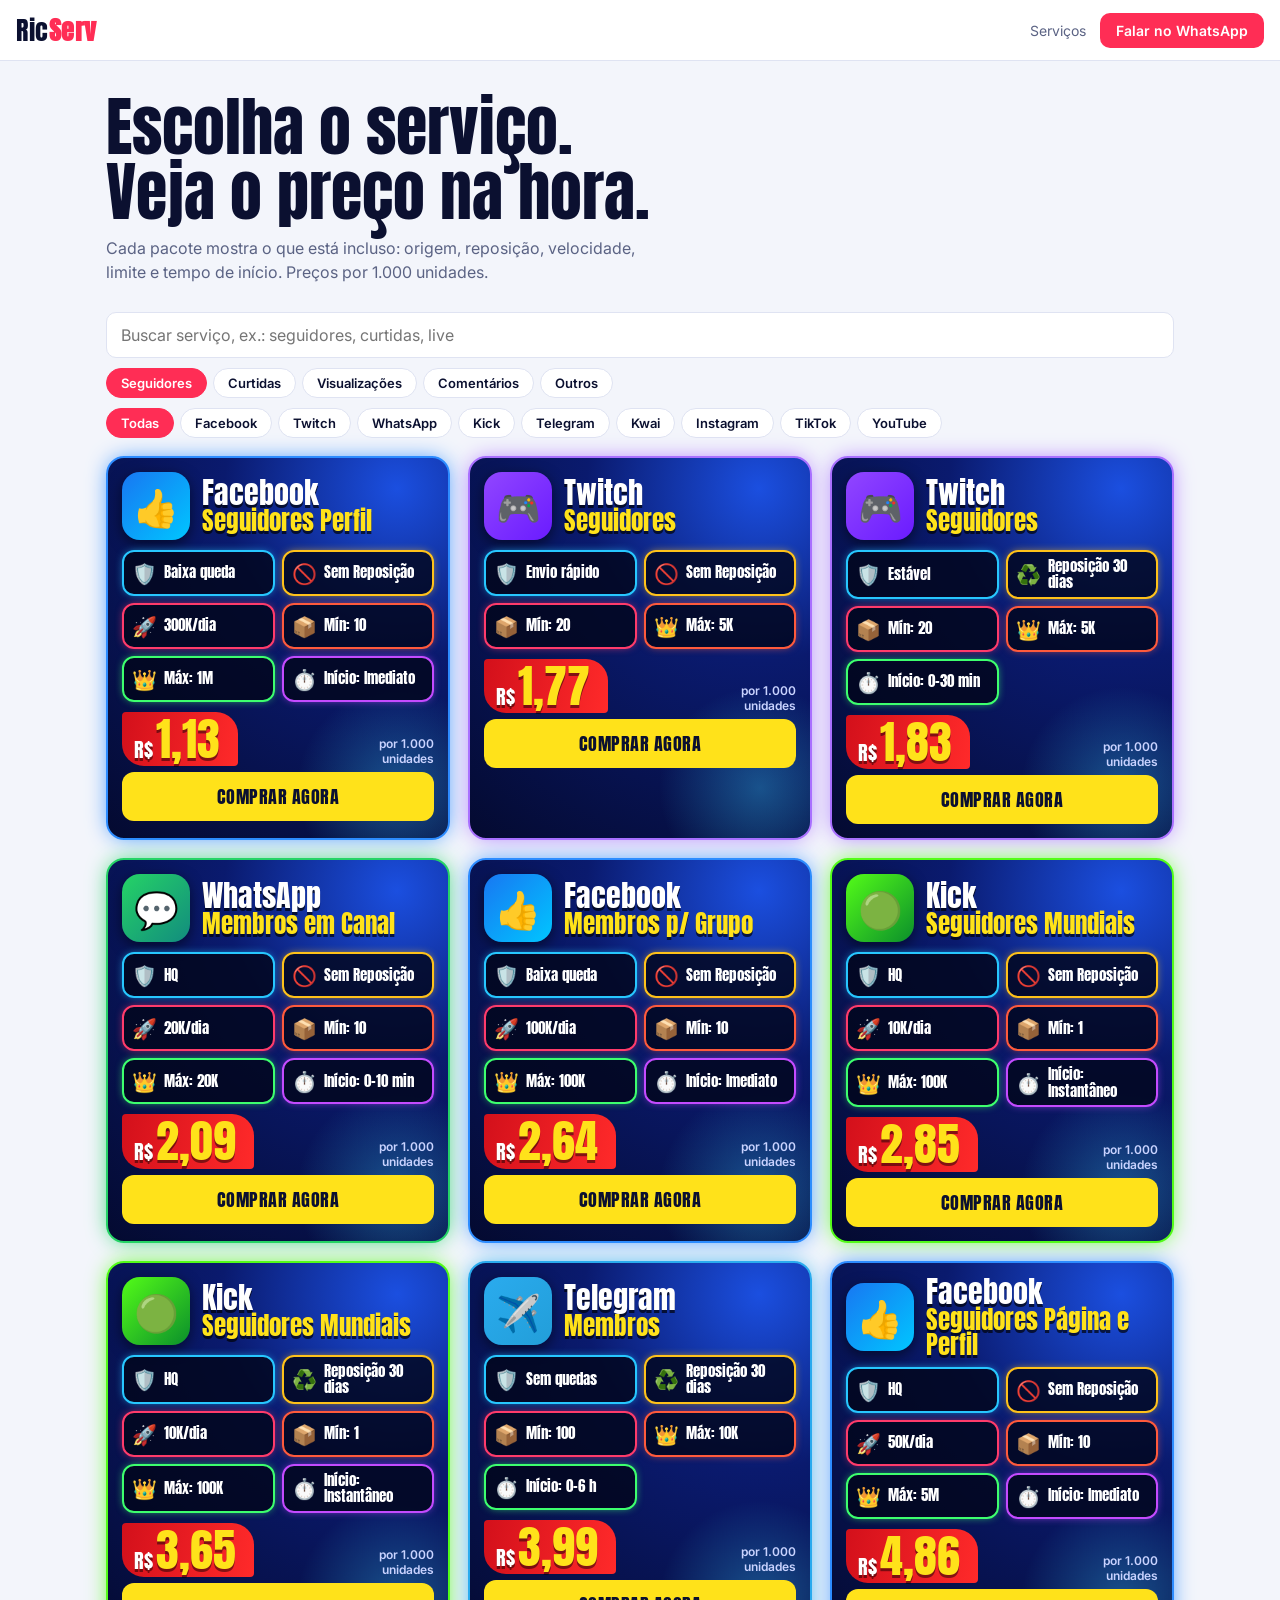
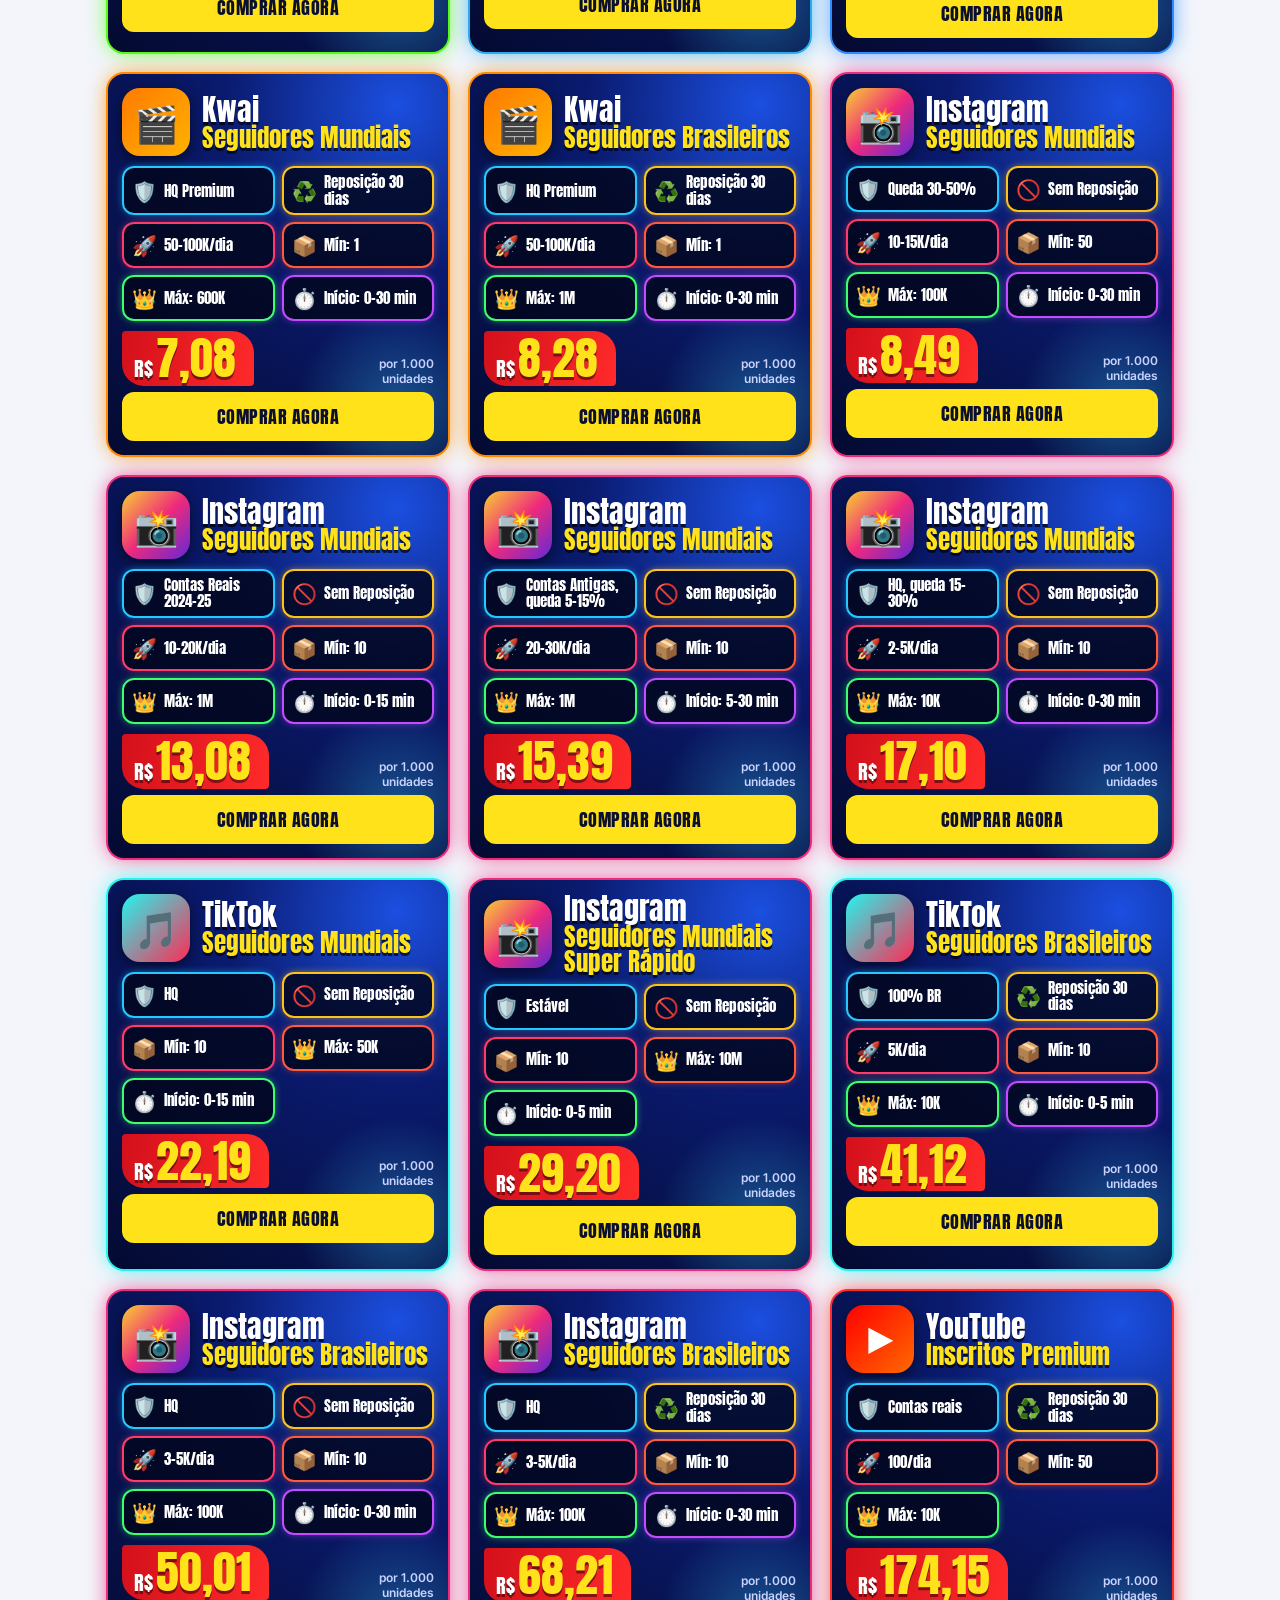
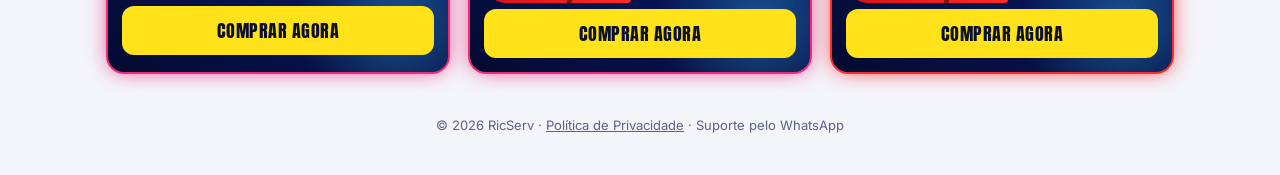
==== index.html @ 9d8feebc "Add files via upload" ====
<!DOCTYPE html>
<html lang="pt-BR">
<head>
<meta charset="utf-8">
<meta name="viewport" content="width=device-width, initial-scale=1, viewport-fit=cover">
<title>RicServ – Serviços de engajamento</title>
<link rel="stylesheet" href="https://fonts.googleapis.com/css2?family=Anton&family=Inter:wght@400;600&display=swap">
<style>
:root{--bg:#f3f5fb;--fg:#0b1030;--mut:#5b6384;--card:#fff;--line:#dfe3f2;--acc:#ff2d55;box-sizing:border-box;padding-top:env(safe-area-inset-top,0px);padding-bottom:env(safe-area-inset-bottom,0px)}
@media(prefers-color-scheme:dark){:root:not([data-theme="light"]){--bg:#050826;--fg:#eef1ff;--mut:#9aa3d6;--card:#0c1240;--line:#1c2670}}
:root[data-theme="dark"]{--bg:#050826;--fg:#eef1ff;--mut:#9aa3d6;--card:#0c1240;--line:#1c2670}
html{scroll-padding-top:env(safe-area-inset-top,0px)}
*{box-sizing:border-box}
body{margin:0;background:var(--bg);color:var(--fg);font:16px/1.5 Inter,system-ui,sans-serif}
header{position:sticky;top:env(safe-area-inset-top,0px);z-index:5;background:var(--card);border-bottom:1px solid var(--line);display:flex;align-items:center;gap:12px;padding:10px 16px;flex-wrap:wrap}
.logo{font:26px Anton,Impact,sans-serif;letter-spacing:.5px}.logo b{color:var(--acc)}
nav{display:flex;gap:14px;margin-left:auto;font-size:14px;align-items:center;flex-wrap:wrap}
nav a{color:var(--mut);text-decoration:none}
.btn{border:0;border-radius:10px;padding:9px 16px;font:600 14px Inter,sans-serif;cursor:pointer;background:var(--acc);color:#fff}
.btn.o{background:none;border:1px solid var(--line);color:var(--fg)}
.hero{padding:34px 16px 10px;max-width:1100px;margin:auto}
.hero h1{font:clamp(34px,7vw,64px)/1.02 Anton,Impact,sans-serif;margin:0 0 10px}
.hero p{color:var(--mut);max-width:560px;margin:0}
.bar{max-width:1100px;margin:18px auto 0;padding:0 16px;display:flex;gap:8px;flex-wrap:wrap}
.bar input{flex:1 1 220px;padding:10px 14px;border-radius:10px;border:1px solid var(--line);background:var(--card);color:var(--fg);font:inherit}
.tabs{max-width:1100px;margin:10px auto 0;padding:0 16px;display:flex;gap:6px;overflow-x:auto}
.tabs button{white-space:nowrap;border:1px solid var(--line);background:var(--card);color:var(--fg);border-radius:20px;padding:6px 14px;cursor:pointer;font:600 13px Inter,sans-serif}
.tabs button.on{background:var(--acc);border-color:var(--acc);color:#fff}
.grid{max-width:1100px;margin:18px auto;padding:0 16px;display:grid;grid-template-columns:repeat(auto-fill,minmax(300px,1fr));gap:18px}
.bn{position:relative;border-radius:18px;padding:14px;color:#fff;background:radial-gradient(circle at 85% 8%,#1b4fe0 0,#0a1a6e 38%,#040a30 100%);border:2px solid var(--g1);box-shadow:0 0 22px -4px var(--g1);overflow:hidden;font-family:Anton,Impact,sans-serif;display:flex;flex-direction:column;gap:10px}
.bn:after{content:"";position:absolute;right:-60px;bottom:-60px;width:220px;height:220px;border-radius:50%;background:radial-gradient(circle,#3bd0ff55,transparent 65%)}
.top{display:flex;align-items:center;gap:12px}
.ico{flex:none;width:68px;height:68px;border-radius:18px;display:grid;place-items:center;font-size:36px;background:linear-gradient(135deg,var(--gr));box-shadow:0 4px 14px #0008}
.tt{font-size:30px;line-height:1;text-shadow:0 3px 0 #000a}
.tt span{display:block;font-size:25px;color:#ffe21a}
.ch{display:grid;grid-template-columns:1fr 1fr;gap:7px;z-index:1}
.c{display:flex;align-items:center;gap:7px;border:2px solid var(--k);border-radius:12px;padding:6px 8px;background:#02061acc;font-size:15px;line-height:1.1;min-height:46px;box-shadow:0 0 10px -3px var(--k)}
.c i{font-style:normal;font-size:20px}
.price{z-index:1;display:flex;align-items:flex-end;justify-content:space-between;gap:8px}
.pr{background:linear-gradient(100deg,#d3101b,#ff2a2a);padding:2px 18px 2px 12px;border-radius:4px 22px 4px 22px;font-size:46px;line-height:1.1;color:#ffe21a;text-shadow:0 3px 0 #0007}
.pr small{font-size:20px;color:#fff;margin-right:3px}
.unit{font:600 12px Inter,sans-serif;color:#c9d3ff;text-align:right}
.buy{margin:-4px 0 0;z-index:1;border:0;border-radius:12px;padding:11px;font:18px Anton,Impact,sans-serif;letter-spacing:.5px;background:#ffe21a;color:#0b1030;cursor:pointer}
dialog{border:1px solid var(--line);border-radius:16px;background:var(--card);color:var(--fg);width:min(420px,92vw);padding:20px}
dialog::backdrop{background:#000a}
dialog label{display:block;font-size:13px;color:var(--mut);margin:12px 0 4px}
dialog input{width:100%;padding:10px 12px;border-radius:10px;border:1px solid var(--line);background:var(--bg);color:var(--fg);font:inherit}
.tot{font:30px Anton,Impact,sans-serif;margin:14px 0 4px}
footer{text-align:center;color:var(--mut);font-size:13px;padding:24px 16px 40px}
.empty{grid-column:1/-1;text-align:center;color:var(--mut);padding:40px 0}
button:focus-visible,input:focus-visible,a:focus-visible{outline:3px solid #3bd0ff;outline-offset:2px}
</style>
</head>
<body>
<header>
<div class="logo">Ric<b>Serv</b></div>
<nav><a href="#servicos">Serviços</a><a class="btn" href="https://wa.me/5511937413799" style="text-decoration:none;color:#fff">Falar no WhatsApp</a></nav>
</header>
<section class="hero">
<h1>Escolha o serviço.<br>Veja o preço na hora.</h1>
<p>Cada pacote mostra o que está incluso: origem, reposição, velocidade, limite e tempo de início. Preços por 1.000 unidades.</p>
</section>
<div class="bar"><input id="q" type="search" placeholder="Buscar serviço, ex.: seguidores, curtidas, live" aria-label="Buscar serviço"></div>
<div class="tabs" id="cats" role="tablist"></div>
<div class="tabs" id="tabs"></div>
<main class="grid" id="servicos"></main>
<dialog id="dlg">
<h3 id="dt" style="margin:0;font:24px Anton,Impact,sans-serif"></h3>
<label for="lk">Link do perfil ou da publicação</label><input id="lk" placeholder="https://">
<label for="qt">Quantidade</label><input id="qt" type="number" value="1000" step="10">
<div class="tot" id="tot"></div>
<div style="font-size:12px;color:var(--mut)" id="rg"></div>
<div style="display:flex;gap:8px;margin-top:14px"><button class="btn" id="go" style="flex:1">Fazer pedido</button><button class="btn o" id="cl">Fechar</button></div>
<p id="ok" style="color:#17a34a;font-size:13px;margin:10px 0 0"></p>
</dialog>
<footer>© 2026 RicServ · <a href="privacidade.html" style="color:inherit">Política de Privacidade</a> · Suporte pelo WhatsApp</footer>
<script>
const P={g:["Google","🔎","#4285f4,#34a853","#4285f4"],ig:["Instagram","📸","#f9ce34,#ee2a7b,#6228d7","#ee2a7b"],tt:["TikTok","🎵","#25f4ee,#fe2c55","#25f4ee"],yt:["YouTube","▶️","#ff0000,#ff6a00","#ff2a2a"],kw:["Kwai","🎬","#ff7a00,#ffb300","#ff8a00"],fb:["Facebook","👍","#1877f2,#00c6ff","#2d8cff"],tg:["Telegram","✈️","#2aabee,#229ed9","#2aabee"],wa:["WhatsApp","💬","#25d366,#128c7e","#25d366"],tw:["Twitch","🎮","#9146ff,#6a1bff","#a970ff"],ki:["Kick","🟢","#53fc18,#0b8f2b","#53fc18"],sp:["Spotify","🎧","#1db954,#0a7a35","#1ed760"],x:["X","✖️","#888,#ddd","#cfd4ff"],sh:["Shopee","🛍️","#ee4d2d,#ff9a3c","#ff6a3c"]};
// plataforma, produto, origem, qualidade, reposição, velocidade, máximo, início, preço por 1.000
const RP={SR:"Sem Reposição",R30:"Reposição 30 dias",R365:"Reposição 365 dias",V:"Reposição vitalícia",D15:"Duração 15 min"};
const D=[];
`ig|Visualizações Reels|Sem Quedas|SR|300-500K/dia|100|217M|0-15 min|0.0046
ig|Visualizações Reel Rápido|HQ|SR|200-500K/dia|100|2B|0-30 min|0.009
x|Visualizações de Vídeo|Envio rápido|SR|50-100K/hora|100|100M|1 min|0.022
tt|Salvamentos|Sem Quedas|SR|300K/dia|100|2B|0-5 min|0.036
ig|Visualizações Emergencial|HQ|SR|100-200K/dia|100|2B|0-30 min|0.04
wa|Reações em Canal|Mix de emojis|SR|1-20K/dia|10|20K|0-10 min|0.139
fb|Visualizações Vídeo e Reels|HQ|R30|8-20K/dia|500|100M||0.23
tt|Curtidas em Live|Instantâneo|SR|500K/dia|50|2B|Instantâneo|0.24
tg|Visualizações Últimos 5 Posts||SR||10|10M||0.26
ig|Visualizações + Alcance|Sem Quedas|SR|300-500K/dia|10|5M|0-15 min|0.29
ig|Visitas ao Perfil||SR|5M/dia|10|1M|0-10 min|0.308
tt|Visualizações|HQ|R30|100M/dia|100|2B|Imediato|0.32
ig|Visualizações do Story||SR|20-40K/dia|100|20K|0-10 min|0.49
ig|Curtidas Perfis com Foto|Sem Queda|SR|500K/dia|10|1M|0-10 min|0.53
ig|Curtidas Mundiais|Contas Antigas|SR|50K/dia|10|5M|Imediato|0.566
fb|Reações Mundiais|7 emojis|SR|100K/dia|10|10M|Imediato|0.61
ig|Curtidas Mundiais|Sem Quedas|R365|40-50K/dia|20|100K|0-15 min|0.74
yt|Live Espectadores (15 min)|Instantâneo|D15|Instantâneo|10|600K|5-10 min|0.74
ig|Salvamentos|Entrega 100%|SR||10|1M|0-30 min|0.745
fb|Seguidores Perfil|Baixa queda|SR|300K/dia|10|1M|Imediato|0.75
ig|Curtidas Mundiais HQ|Queda 1-2%|R30|50-100K/dia|100|1M|5-15 min|0.76
ig|Compartilhamentos|Melhor custo|SR||10|100M|0-1 h|0.79
ig|Curtidas Mundiais HQ|Estável|SR|50-100K/dia|10|5M|0-30 min|0.943
tw|Seguidores|Envio rápido|SR||20|5K||1.179
tw|Seguidores|Estável|R30||20|5K|0-30 min|1.223
wa|Membros em Canal|HQ|SR|20K/dia|10|20K|0-10 min|1.39
ig|Compartilhamentos Reels/Post|Rápido|SR|15-20K/dia|100|5M|10-30 min|1.47
fb|Compartilhamentos|Post, foto, vídeo|V|100K/dia|100|217M|Imediato|1.49
yt|Visualizações Econômico|Início rápido|SR|50-100K/dia|100|1M|Rápido|1.69
fb|Membros p/ Grupo|Baixa queda|SR|100K/dia|10|100K|Imediato|1.76
ki|Seguidores Mundiais|HQ|SR|10K/dia|1|100K|Instantâneo|1.90
ig|Repostagens|Rápido|SR|100-200K/dia|1|10M|0-5 min|2.00
tt|Live Espectadores (15 min)|Novo|D15|Gradual|100|50K|0-5 min|2.21
ki|Seguidores Mundiais|HQ|R30|10K/dia|1|100K|Instantâneo|2.43
kw|Visualizações Brasileiras|HQ|SR||100|100M|6-24 h|2.52
tg|Membros|Sem quedas|R30||100|10K|0-6 h|2.659
ig|Comentários Mundiais|Contas Reais|SR|50-100K/dia|10|1M|0-10 min|2.80
fb|Seguidores Página e Perfil|HQ|SR|50K/dia|10|5M|Imediato|3.237
yt|Live 100% Concorrente (15 min)|Início instantâneo|D15|Instantâneo|100|1M|Imediato|3.27
tt|Curtidas Mundiais|Boa qualidade|R30||10|1M|0-30 min|3.353
sp|Plays Mundiais|Garantia vitalícia|V|500-3,5K/dia|500|2B|Instantâneo|3.37
fb|Live Espectadores (15 min)|Início instantâneo|D15|Instantâneo|20|50K|Imediato|3.53
tt|Repost|HQ|SR|5K/dia|50|1M|0-5 min|4.14
yt|Visualizações ADS|Anúncios nativos|V||100|1B||4.71
kw|Seguidores Mundiais|HQ Premium|R30|50-100K/dia|1|600K|0-30 min|4.722
kw|Seguidores Brasileiros|HQ Premium|R30|50-100K/dia|1|1M|0-30 min|5.52
ig|Seguidores Mundiais|Queda 30-50%|SR|10-15K/dia|50|100K|0-30 min|5.66
ig|Curtidas Brasileiras|Sem Quedas|SR|5-10K/dia|20|7K|0-15 min|5.93
kw|Live Espectadores (15 min)|R30|D15|Rápido|50|10K|0-15 min|8.242
tt|Curtidas Brasileiras|100% BR|SR|200-300/dia|10|10M|0-60 min|8.36
ig|Seguidores Mundiais|Contas Reais 2024-25|SR|10-20K/dia|10|1M|0-15 min|8.72
ig|Curtidas Orgânicas BR|Contas Reais|R30||10|6K|0-10 min|9.721
sh|Live Espectadores (15 min)|Sem Quedas|D15|Instantâneo|10|100K|0-5 min|10.06
ig|Seguidores Mundiais|Contas Antigas, queda 5-15%|SR|20-30K/dia|10|1M|5-30 min|10.26
ig|Seguidores Mundiais|HQ, queda 15-30%|SR|2-5K/dia|10|10K|0-30 min|11.40
tt|Seguidores Mundiais|HQ|SR||10|50K|0-15 min|14.79
ig|Seguidores Mundiais Super Rápido|Estável|SR||10|10M|0-5 min|19.467
tt|Seguidores Brasileiros|100% BR|R30|5K/dia|10|10K|0-5 min|27.41
ig|Seguidores Brasileiros|HQ|SR|3-5K/dia|10|100K|0-30 min|33.34
ig|Seguidores Brasileiros|HQ|R30|3-5K/dia|10|100K|0-30 min|45.47
ig|Comentários Brasileiros|Personalizados|SR||1|50K|0-1 h|110.50
yt|Inscritos Premium|Contas reais|R30|100/dia|50|10K||116.10`.split("\n").forEach(l=>{const f=l.split("|");D.push([f[0],f[1],f[2]||"",RP[f[3]]||f[3]||"",f[4]||"",f[5]||"",f[6]||"",f[7]||"",+f[8]])});
D.sort((a,b)=>a[8]-b[8]); // do menor para o maior preço
const K=["#27c7ff","#ffc21a","#ff3b6b","#ff5a3c","#3dff6e","#c44bff"];
const MULT=1.5; // multiplicador de preço: altere aqui (2 = dobro do valor base)
const WA="5511937413799"; // seu WhatsApp com DDI+DDD, ex.: "5511999999999"
const MIN=1; // preço mínimo por 1.000 (R$)
D.forEach(d=>d[8]=Math.max(MIN,Math.round(d[8]*MULT*100)/100));
const brl=n=>n.toLocaleString("pt-BR",{minimumFractionDigits:2,maximumFractionDigits:2});
function card(d,i){
 const p=P[d[0]],no=d[3].startsWith("Sem");
 const ch=[["🛡️",d[2]],[no?"🚫":d[3].startsWith("Dur")?"⏳":"♻️",d[3]],["🚀",d[4]],["📦",d[5]&&"Mín: "+d[5]],["👑",d[6]&&"Máx: "+d[6]],["⏱️",d[7]&&"Início: "+d[7]]].filter(c=>c[1]);
 return `<article class="bn" style="--g1:${p[3]};--gr:${p[2]}"><div class="top"><div class="ico">${p[1]}</div><div class="tt">${p[0]}<span>${d[1]}</span></div></div>
 <div class="ch">${ch.map((c,j)=>`<div class="c" style="--k:${K[j%6]}"><i>${c[0]}</i>${c[1]}</div>`).join("")}</div>
 <div class="price"><div class="pr"><small>R$</small>${brl(d[8])}</div><div class="unit">por 1.000<br>unidades</div></div>
 <button class="buy" data-i="${i}">COMPRAR AGORA</button></article>`;
}
let f="all",ct="Seguidores";
const CT=["Seguidores","Curtidas","Visualizações","Comentários","Outros"];
const cat=d=>/seguidor|membro|inscrito/i.test(d[1])?CT[0]:/curtida|reaç/i.test(d[1])?CT[1]:/coment/i.test(d[1])?CT[3]:/visualiza|live|plays|espectad/i.test(d[1])?CT[2]:CT[4];
const cats=document.getElementById("cats"),tabs=document.getElementById("tabs");
function ui(){
 cats.innerHTML=CT.map(c=>`<button class="${c==ct?"on":""}" data-c="${c}">${c}</button>`).join("");
 const ps=[...new Set(D.filter(d=>cat(d)==ct).map(d=>d[0]))];
 tabs.innerHTML=`<button class="${f=="all"?"on":""}" data-f="all">Todas</button>`+ps.map(k=>`<button class="${f==k?"on":""}" data-f="${k}">${P[k][0]}</button>`).join("");
}
function render(){
 const q=document.getElementById("q").value.toLowerCase();
 const l=D.map((d,i)=>[d,i]).filter(([d])=>(q||cat(d)==ct)&&(q||f=="all"||d[0]==f)&&(P[d[0]][0]+" "+d.join(" ")).toLowerCase().includes(q));
 document.getElementById("servicos").innerHTML=l.length?l.map(([d,i])=>card(d,i)).join(""):'<div class="empty">Nenhum serviço encontrado. Tente outro termo.</div>';
}
cats.onclick=e=>{const b=e.target.closest("button");if(!b)return;ct=b.dataset.c;f="all";ui();render()};
tabs.onclick=e=>{const b=e.target.closest("button");if(!b)return;f=b.dataset.f;ui();render()};
document.getElementById("q").oninput=render;
ui();
const dlg=document.getElementById("dlg"),qt=document.getElementById("qt");let cur=null;
function tot(){document.getElementById("tot").textContent="Total: R$ "+brl(cur[8]*(+qt.value||0)/1000)}
document.getElementById("servicos").onclick=e=>{const b=e.target.closest(".buy");if(!b)return;cur=D[b.dataset.i];
 document.getElementById("dt").textContent=P[cur[0]][0]+" · "+cur[1];
 document.getElementById("rg").textContent=[cur[3],cur[4],"mínimo "+cur[5],"máximo "+cur[6]].filter(x=>x).join(" · ");
 document.getElementById("ok").textContent="";tot();dlg.showModal()};
qt.oninput=tot;
document.getElementById("cl").onclick=()=>dlg.close();
document.getElementById("go").onclick=()=>{const m=`Olá! Quero ${P[cur[0]][0]} ${cur[1]} (${cur[2]}), qtd ${qt.value}, link: ${document.getElementById("lk").value}. Total R$ ${brl(cur[8]*(+qt.value||0)/1000)}`;
 if(WA){location.href="https://wa.me/"+WA+"?text="+encodeURIComponent(m)}else{document.getElementById("ok").textContent="Defina o número em WA no código para receber pedidos."}};
render();
</script>
</body>
</html>
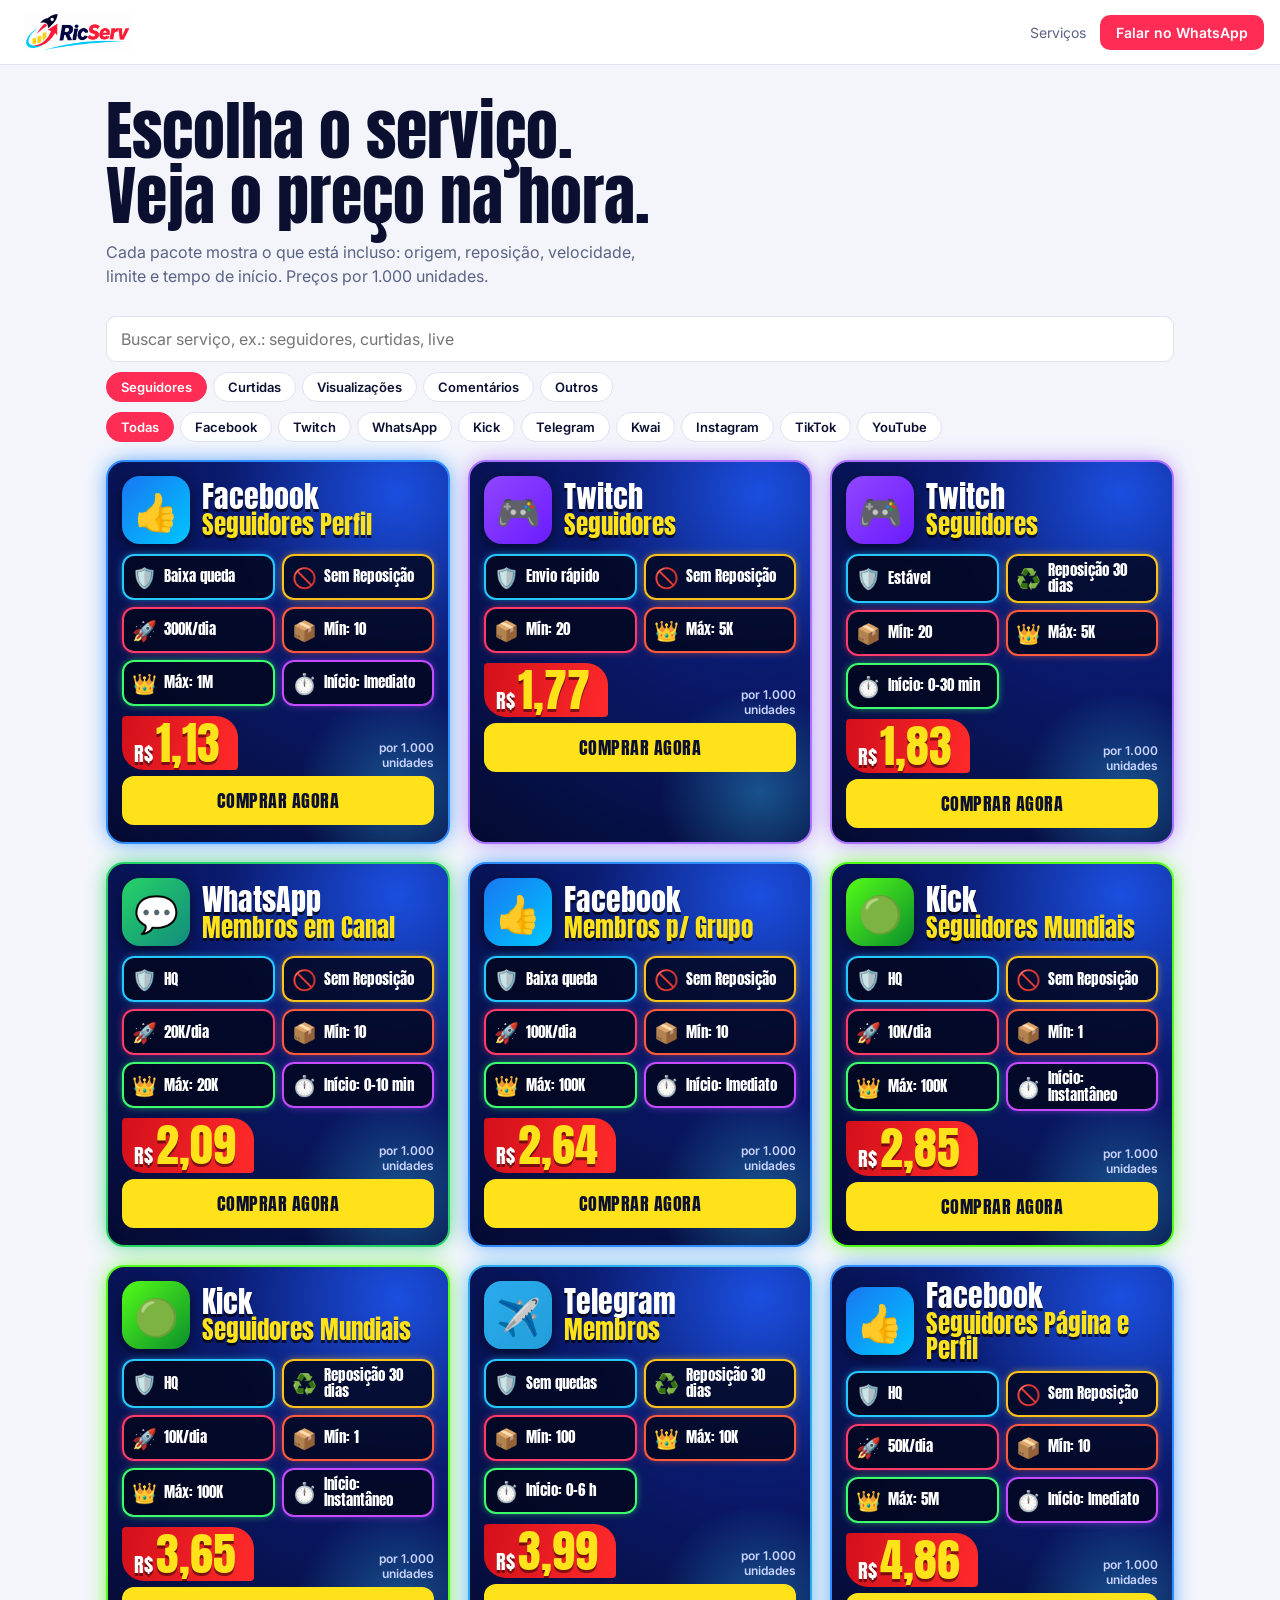
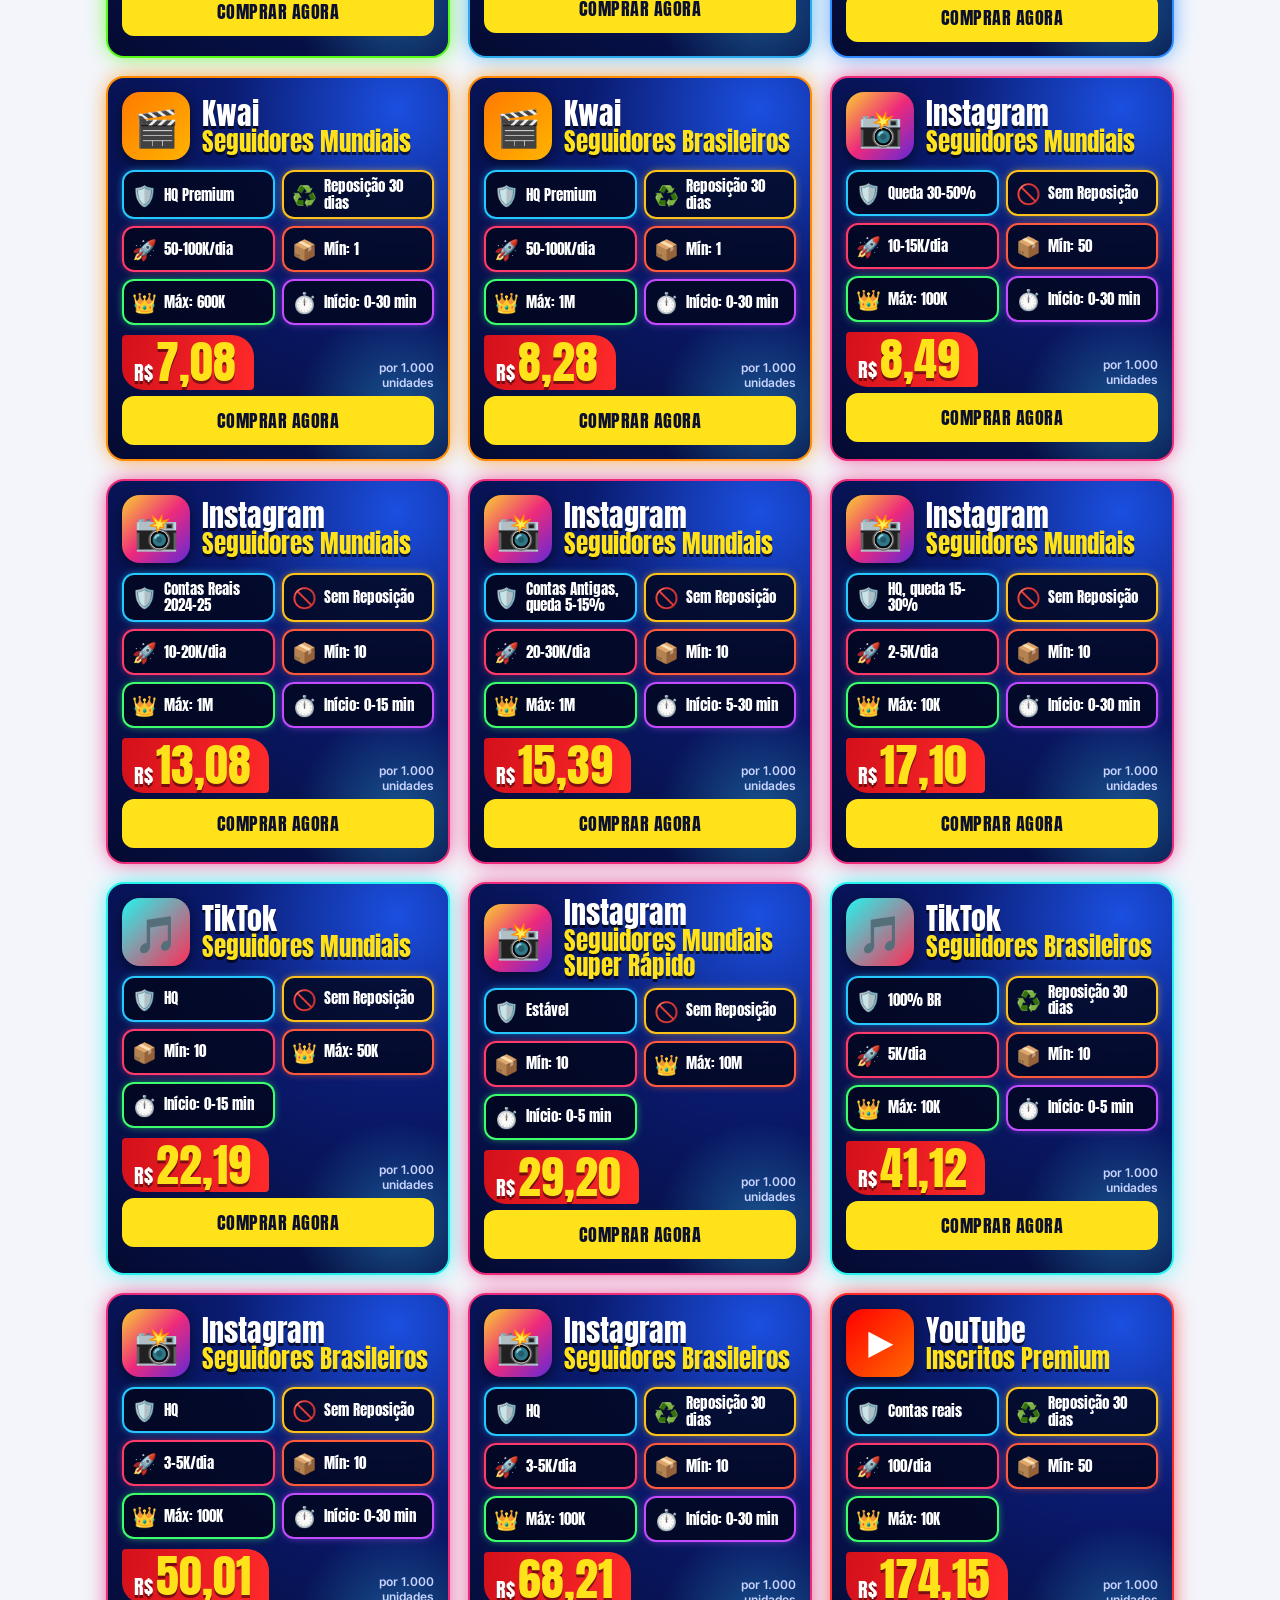
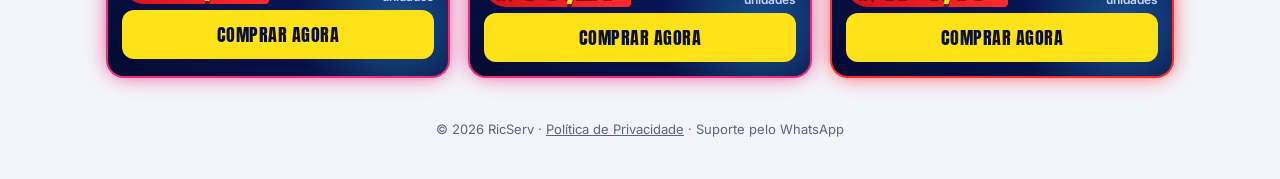
==== commit 6cecaf51: "Add files via upload" ====
--- a/index.html
+++ b/index.html
@@ -13,7 +13,7 @@
 *{box-sizing:border-box}
 body{margin:0;background:var(--bg);color:var(--fg);font:16px/1.5 Inter,system-ui,sans-serif}
 header{position:sticky;top:env(safe-area-inset-top,0px);z-index:5;background:var(--card);border-bottom:1px solid var(--line);display:flex;align-items:center;gap:12px;padding:10px 16px;flex-wrap:wrap}
-.logo{font:26px Anton,Impact,sans-serif;letter-spacing:.5px}.logo b{color:var(--acc)}
+.logo{font:26px Anton,Impact,sans-serif;letter-spacing:.5px}.logo{display:block;line-height:0}.logo img{display:block;height:44px;width:auto;background:#fff;border-radius:10px;padding:2px 8px}
 nav{display:flex;gap:14px;margin-left:auto;font-size:14px;align-items:center;flex-wrap:wrap}
 nav a{color:var(--mut);text-decoration:none}
 .btn{border:0;border-radius:10px;padding:9px 16px;font:600 14px Inter,sans-serif;cursor:pointer;background:var(--acc);color:#fff}
@@ -53,7 +53,7 @@
 </head>
 <body>
 <header>
-<div class="logo">Ric<b>Serv</b></div>
+<a href="index.html" class="logo" aria-label="RicServ"><img src="logo-ricserv.png" alt="RicServ" width="118" height="44"></a>
 <nav><a href="#servicos">Serviços</a><a class="btn" href="https://wa.me/5511937413799" style="text-decoration:none;color:#fff">Falar no WhatsApp</a></nav>
 </header>
 <section class="hero">
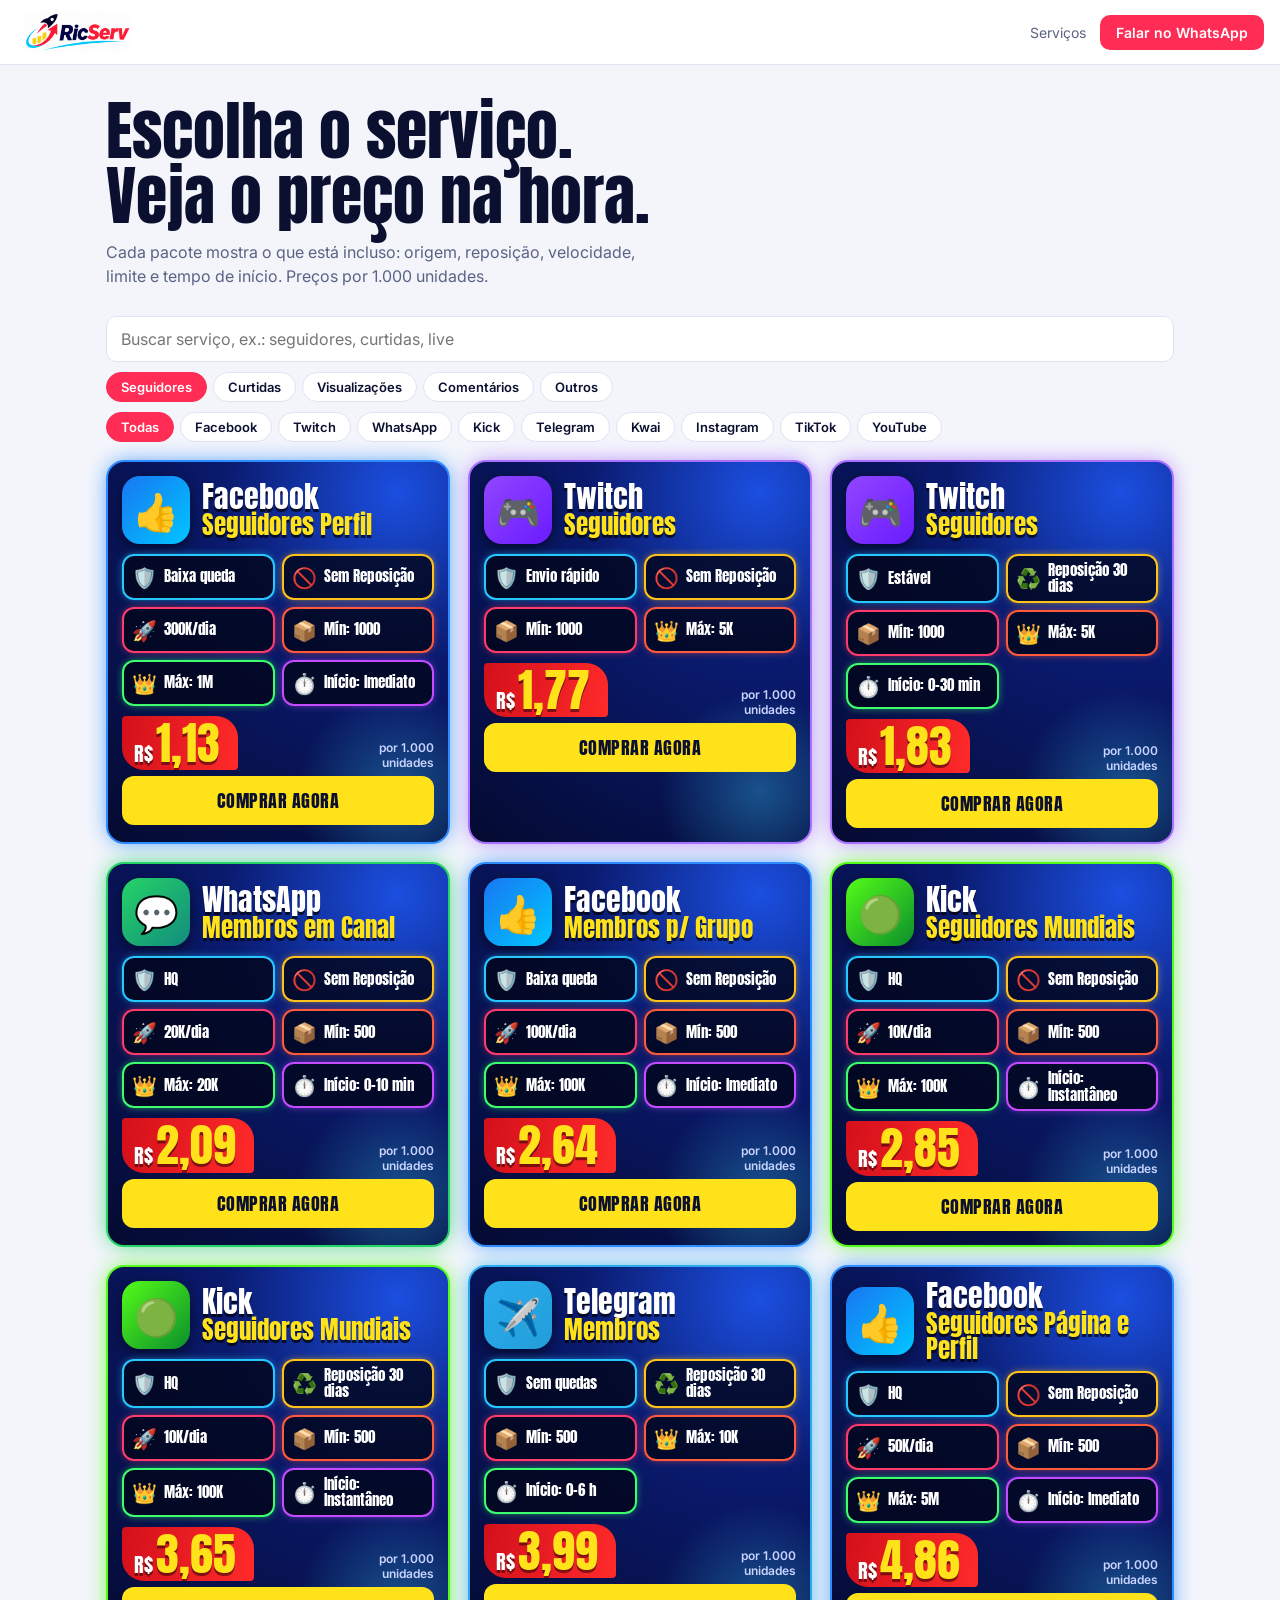
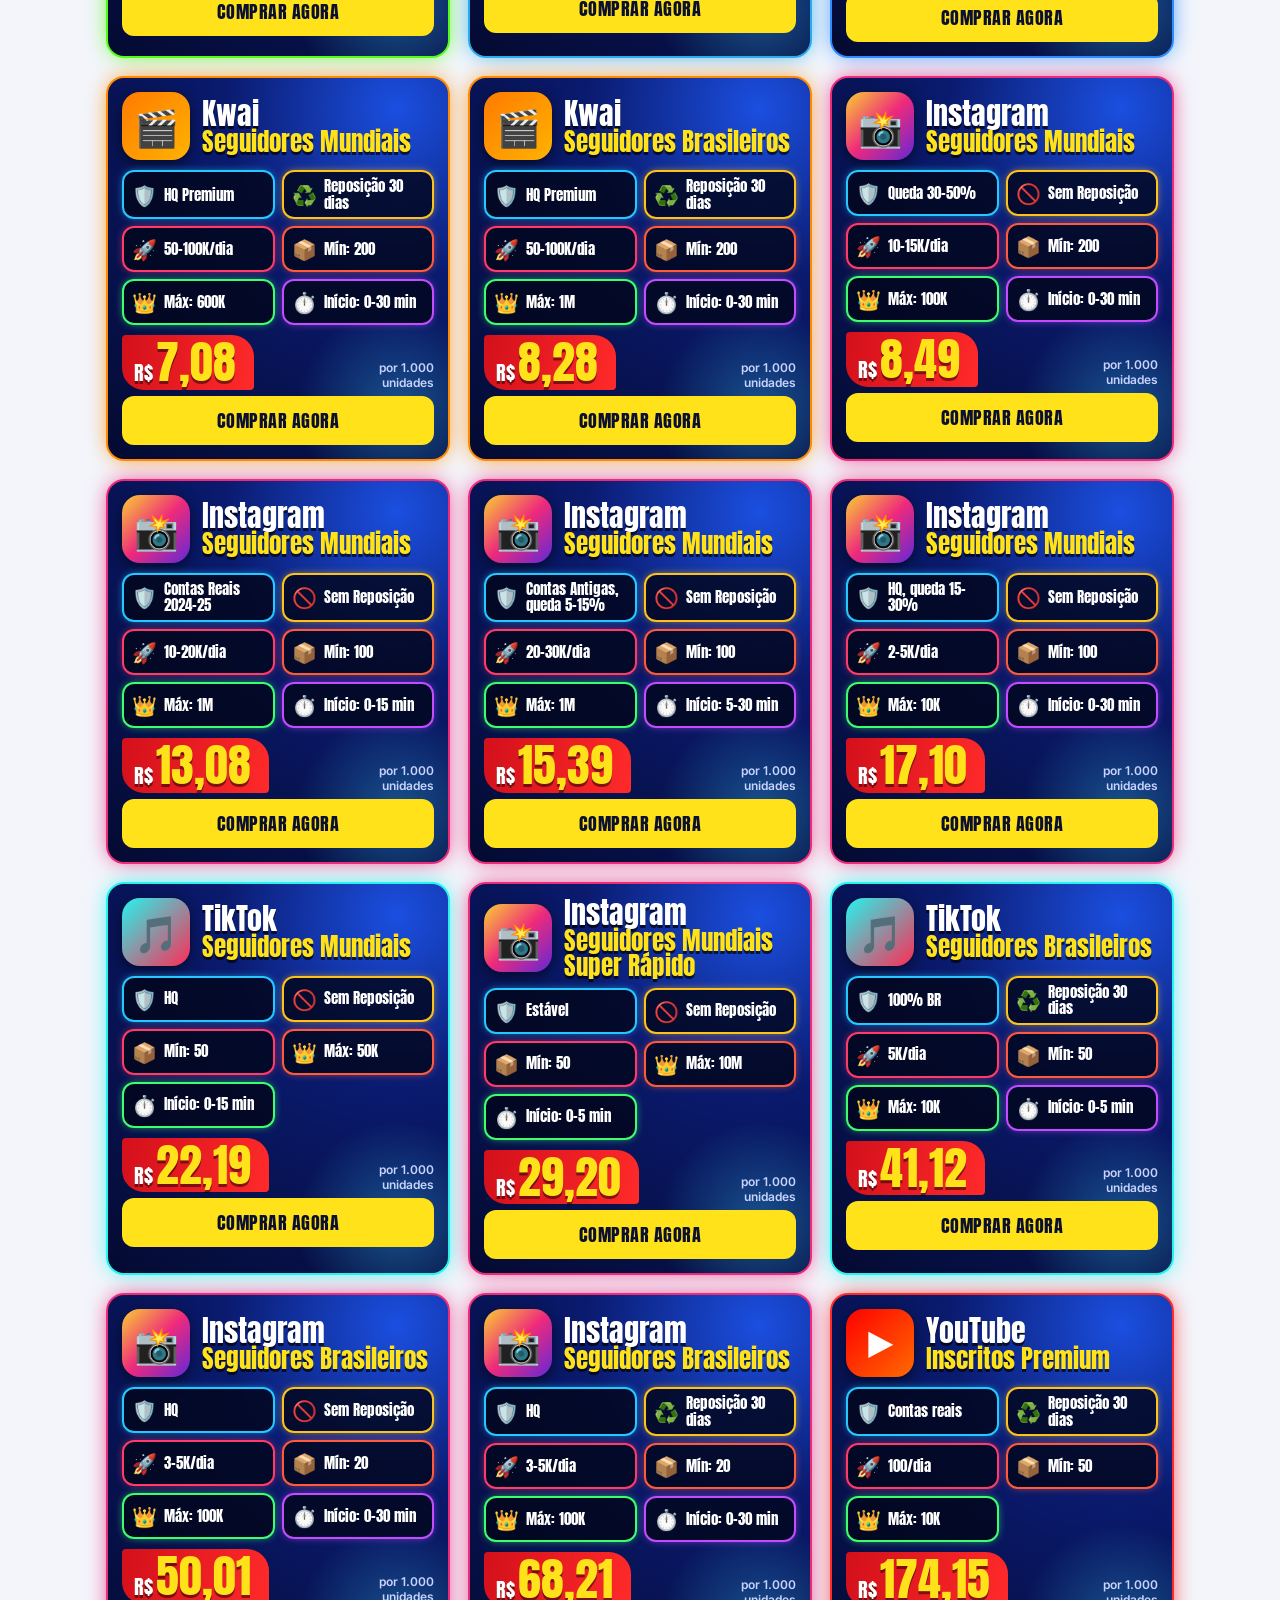
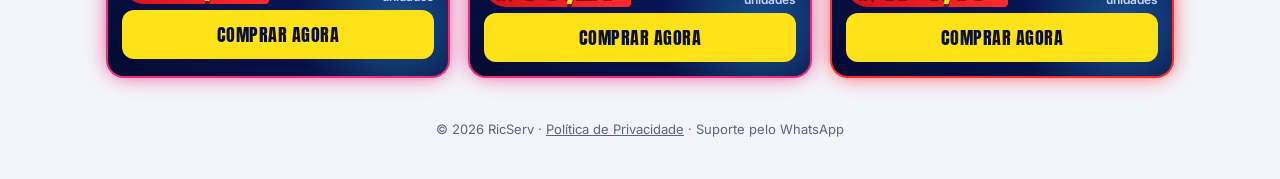
==== commit c523f2ed: "Add files via upload" ====
--- a/index.html
+++ b/index.html
@@ -150,7 +150,7 @@
 const brl=n=>n.toLocaleString("pt-BR",{minimumFractionDigits:2,maximumFractionDigits:2});
 function card(d,i){
  const p=P[d[0]],no=d[3].startsWith("Sem");
- const ch=[["🛡️",d[2]],[no?"🚫":d[3].startsWith("Dur")?"⏳":"♻️",d[3]],["🚀",d[4]],["📦",d[5]&&"Mín: "+d[5]],["👑",d[6]&&"Máx: "+d[6]],["⏱️",d[7]&&"Início: "+d[7]]].filter(c=>c[1]);
+ const ch=[["🛡️",d[2]],[no?"🚫":d[3].startsWith("Dur")?"⏳":"♻️",d[3]],["🚀",d[4]],["📦","Mín: "+minQ(d)],["👑",d[6]&&"Máx: "+d[6]],["⏱️",d[7]&&"Início: "+d[7]]].filter(c=>c[1]);
  return `<article class="bn" style="--g1:${p[3]};--gr:${p[2]}"><div class="top"><div class="ico">${p[1]}</div><div class="tt">${p[0]}<span>${d[1]}</span></div></div>
  <div class="ch">${ch.map((c,j)=>`<div class="c" style="--k:${K[j%6]}"><i>${c[0]}</i>${c[1]}</div>`).join("")}</div>
  <div class="price"><div class="pr"><small>R$</small>${brl(d[8])}</div><div class="unit">por 1.000<br>unidades</div></div>
@@ -175,14 +175,22 @@
 document.getElementById("q").oninput=render;
 ui();
 const dlg=document.getElementById("dlg"),qt=document.getElementById("qt");let cur=null;
-function tot(){document.getElementById("tot").textContent="Total: R$ "+brl(cur[8]*(+qt.value||0)/1000)}
+const num=v=>{const m=/^(\d+(?:[.,]\d+)?)([KMB]?)/i.exec(v||"");return m?parseFloat(m[1].replace(",","."))*({K:1e3,M:1e6,B:1e9}[m[2].toUpperCase()]||1):0};
+let mq=1;
+function minQ(d){ // menor quantidade (1, 2, 5, 10, 20, 50...) que chega a R$ 1,00, respeitando o mínimo do serviço
+ const need=Math.ceil(1000/d[8]);
+ for(let q=1;;q*=10)for(const k of [1,2,5])if(q*k>=need)return Math.max(q*k,num(d[5])||1);
+}
+function tot(){const q=+qt.value||0;document.getElementById("tot").textContent="Total: R$ "+brl(Math.max(1,cur[8]*q/1000))}
+function fix(){if((+qt.value||0)<mq)qt.value=mq;tot()}
 document.getElementById("servicos").onclick=e=>{const b=e.target.closest(".buy");if(!b)return;cur=D[b.dataset.i];
+ mq=minQ(cur);qt.min=mq;qt.value=Math.max(mq,Math.min(1000,num(cur[6])||1000));
  document.getElementById("dt").textContent=P[cur[0]][0]+" · "+cur[1];
- document.getElementById("rg").textContent=[cur[3],cur[4],"mínimo "+cur[5],"máximo "+cur[6]].filter(x=>x).join(" · ");
+ document.getElementById("rg").textContent=[cur[3],cur[4],"mínimo "+mq,cur[6]&&"máximo "+cur[6]].filter(x=>x).join(" · ");
  document.getElementById("ok").textContent="";tot();dlg.showModal()};
-qt.oninput=tot;
+qt.oninput=tot;qt.onchange=fix;
 document.getElementById("cl").onclick=()=>dlg.close();
-document.getElementById("go").onclick=()=>{const m=`Olá! Quero ${P[cur[0]][0]} ${cur[1]} (${cur[2]}), qtd ${qt.value}, link: ${document.getElementById("lk").value}. Total R$ ${brl(cur[8]*(+qt.value||0)/1000)}`;
+document.getElementById("go").onclick=()=>{fix();const m=`Olá! Quero ${P[cur[0]][0]} ${cur[1]} (${cur[2]}), qtd ${qt.value}, link: ${document.getElementById("lk").value}. Total R$ ${brl(cur[8]*(+qt.value||0)/1000)}`;
  if(WA){location.href="https://wa.me/"+WA+"?text="+encodeURIComponent(m)}else{document.getElementById("ok").textContent="Defina o número em WA no código para receber pedidos."}};
 render();
 </script>
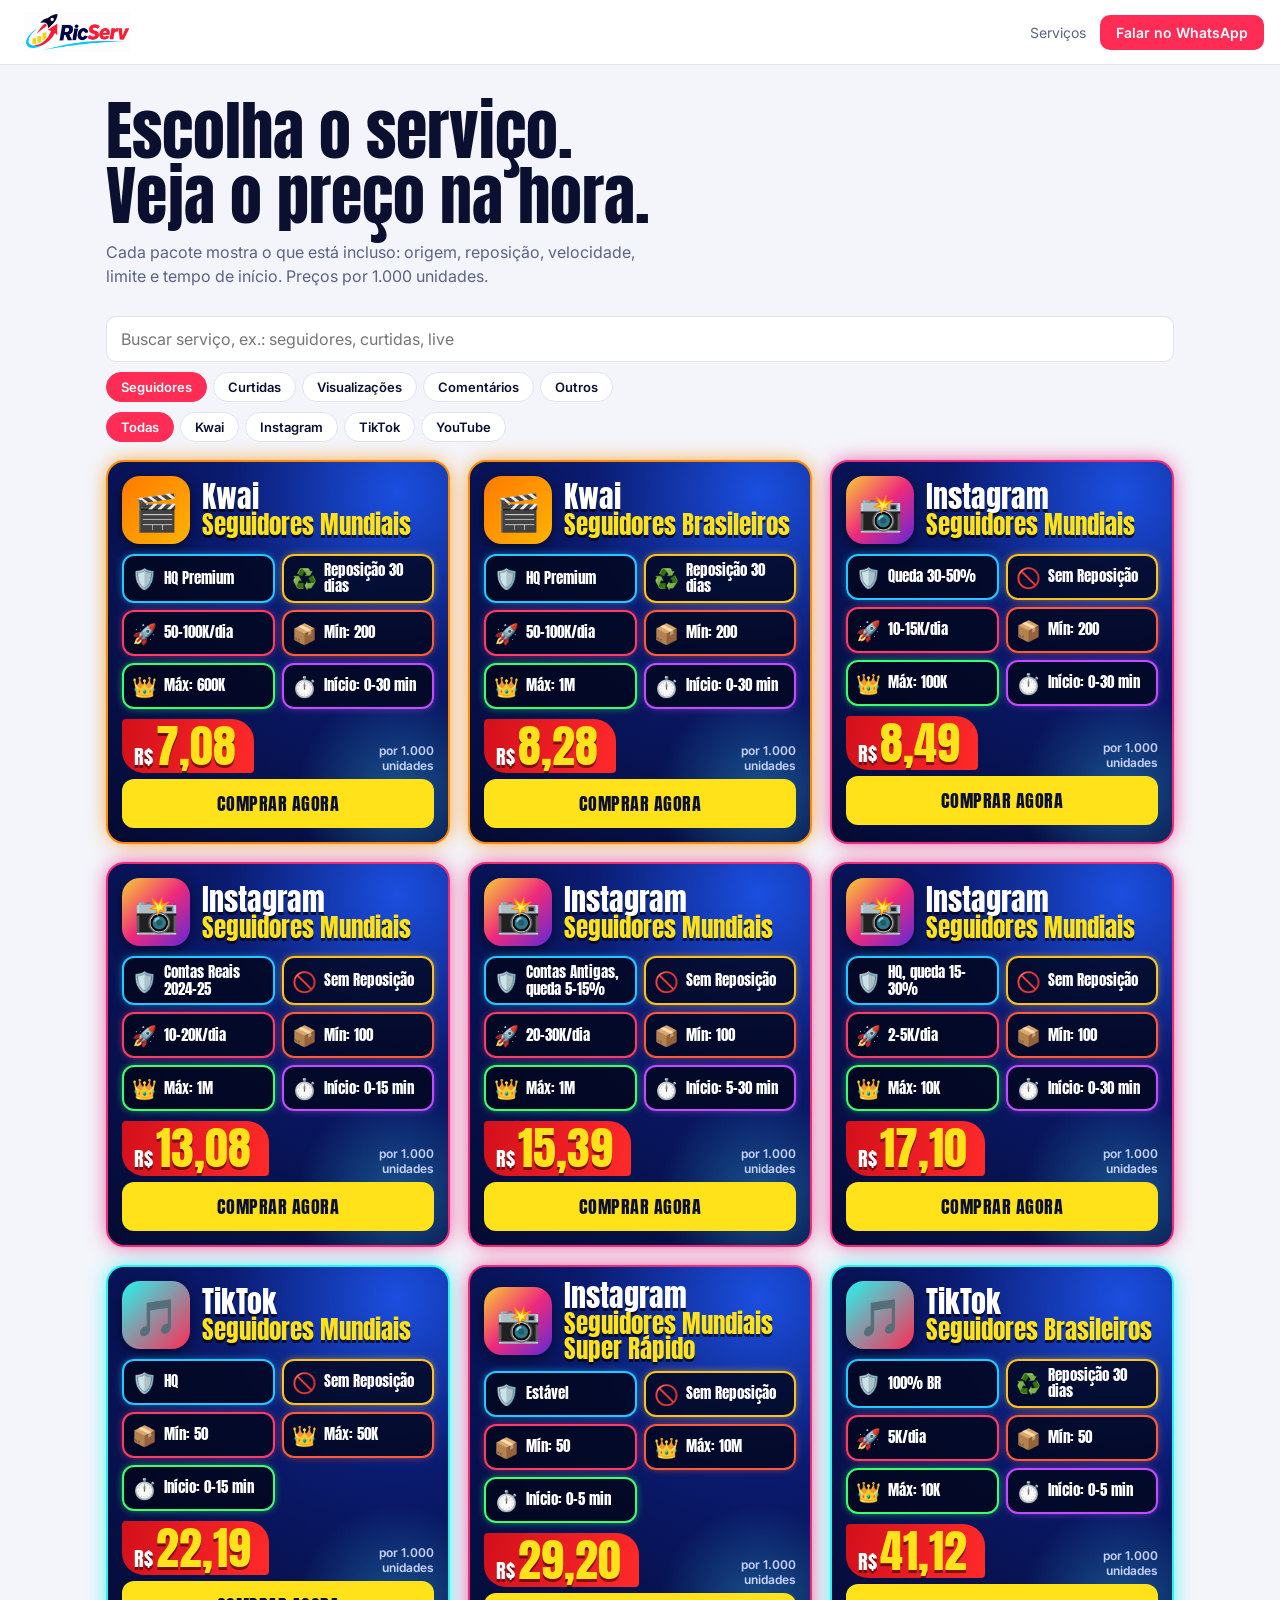
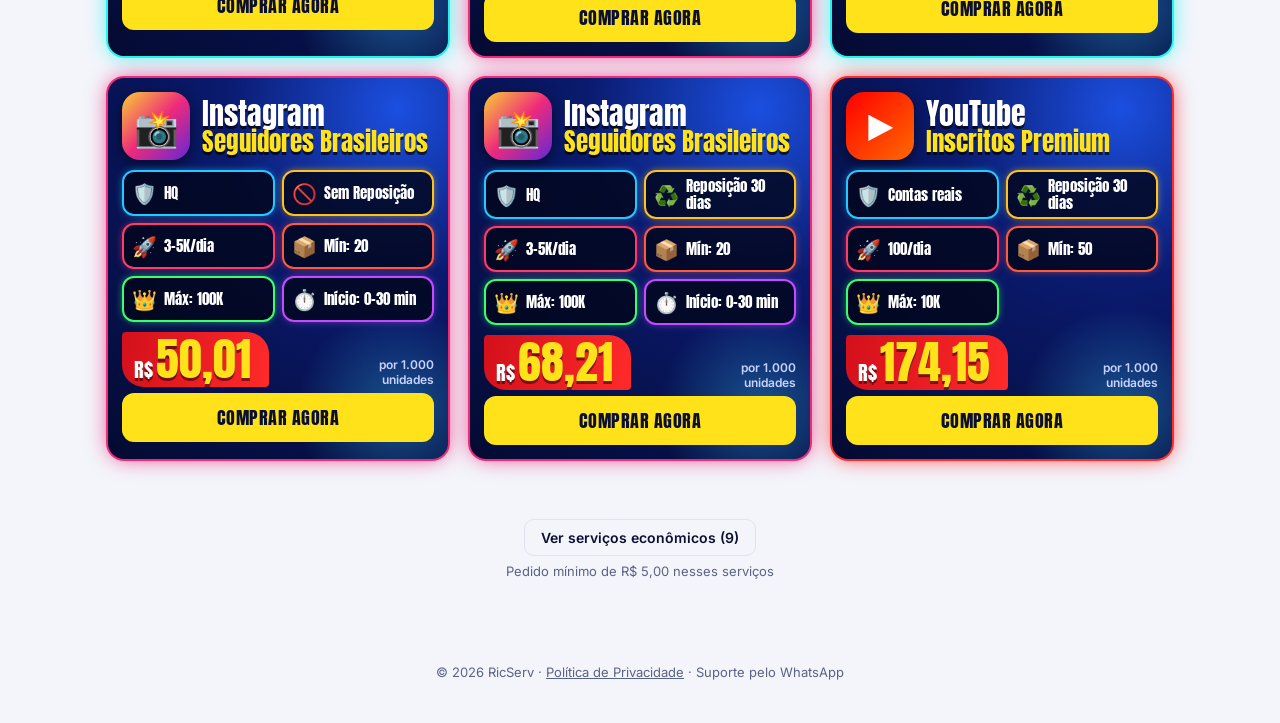
==== commit c9d2ec58: "Add files via upload" ====
--- a/index.html
+++ b/index.html
@@ -156,37 +156,46 @@
  <div class="price"><div class="pr"><small>R$</small>${brl(d[8])}</div><div class="unit">por 1.000<br>unidades</div></div>
  <button class="buy" data-i="${i}">COMPRAR AGORA</button></article>`;
 }
-let f="all",ct="Seguidores";
+let f="all",ct="Seguidores",sc=false;
+const FEAT=5; // serviços acima de R$ 5 por mil ficam em destaque; abaixo disso o pedido mínimo é R$ 5,00
+const tg=d=>d[8]<FEAT?5:1;
 const CT=["Seguidores","Curtidas","Visualizações","Comentários","Outros"];
 const cat=d=>/seguidor|membro|inscrito/i.test(d[1])?CT[0]:/curtida|reaç/i.test(d[1])?CT[1]:/coment/i.test(d[1])?CT[3]:/visualiza|live|plays|espectad/i.test(d[1])?CT[2]:CT[4];
 const cats=document.getElementById("cats"),tabs=document.getElementById("tabs");
 function ui(){
  cats.innerHTML=CT.map(c=>`<button class="${c==ct?"on":""}" data-c="${c}">${c}</button>`).join("");
- const ps=[...new Set(D.filter(d=>cat(d)==ct).map(d=>d[0]))];
+ const ps=[...new Set(D.filter(d=>cat(d)==ct&&(sc||d[8]>=FEAT)).map(d=>d[0]))];
  tabs.innerHTML=`<button class="${f=="all"?"on":""}" data-f="all">Todas</button>`+ps.map(k=>`<button class="${f==k?"on":""}" data-f="${k}">${P[k][0]}</button>`).join("");
 }
 function render(){
  const q=document.getElementById("q").value.toLowerCase();
  const l=D.map((d,i)=>[d,i]).filter(([d])=>(q||cat(d)==ct)&&(q||f=="all"||d[0]==f)&&(P[d[0]][0]+" "+d.join(" ")).toLowerCase().includes(q));
- document.getElementById("servicos").innerHTML=l.length?l.map(([d,i])=>card(d,i)).join(""):'<div class="empty">Nenhum serviço encontrado. Tente outro termo.</div>';
-}
-cats.onclick=e=>{const b=e.target.closest("button");if(!b)return;ct=b.dataset.c;f="all";ui();render()};
+ const hi=l.filter(([d])=>d[8]>=FEAT),lo=l.filter(([d])=>d[8]<FEAT);
+ let h=hi.map(([d,i])=>card(d,i)).join("");
+ if(lo.length){
+  const show=sc||q;
+  h+=`<div class="empty" style="grid-column:1/-1"><button class="btn o" id="baratos">${show&&!q?"Ocultar":"Ver"} serviços econômicos (${lo.length})</button><div style="font-size:13px;margin-top:6px">Pedido mínimo de R$ 5,00 nesses serviços</div></div>`;
+  if(show)h+=lo.map(([d,i])=>card(d,i)).join("");
+ }
+ document.getElementById("servicos").innerHTML=h||'<div class="empty">Nenhum serviço encontrado. Tente outro termo.</div>';
+}
+cats.onclick=e=>{const b=e.target.closest("button");if(!b)return;ct=b.dataset.c;f="all";sc=false;ui();render()};
 tabs.onclick=e=>{const b=e.target.closest("button");if(!b)return;f=b.dataset.f;ui();render()};
 document.getElementById("q").oninput=render;
 ui();
 const dlg=document.getElementById("dlg"),qt=document.getElementById("qt");let cur=null;
 const num=v=>{const m=/^(\d+(?:[.,]\d+)?)([KMB]?)/i.exec(v||"");return m?parseFloat(m[1].replace(",","."))*({K:1e3,M:1e6,B:1e9}[m[2].toUpperCase()]||1):0};
 let mq=1;
-function minQ(d){ // menor quantidade (1, 2, 5, 10, 20, 50...) que chega a R$ 1,00, respeitando o mínimo do serviço
- const need=Math.ceil(1000/d[8]);
+function minQ(d){ // menor quantidade (1, 2, 5, 10, 20, 50...) que chega ao pedido mínimo (R$ 5,00 nos baratos, R$ 1,00 nos demais), respeitando o mínimo do serviço
+ const need=Math.ceil(1000*tg(d)/d[8]);
  for(let q=1;;q*=10)for(const k of [1,2,5])if(q*k>=need)return Math.max(q*k,num(d[5])||1);
 }
-function tot(){const q=+qt.value||0;document.getElementById("tot").textContent="Total: R$ "+brl(Math.max(1,cur[8]*q/1000))}
+function tot(){const q=+qt.value||0;document.getElementById("tot").textContent="Total: R$ "+brl(Math.max(tg(cur),cur[8]*q/1000))}
 function fix(){if((+qt.value||0)<mq)qt.value=mq;tot()}
-document.getElementById("servicos").onclick=e=>{const b=e.target.closest(".buy");if(!b)return;cur=D[b.dataset.i];
+document.getElementById("servicos").onclick=e=>{if(e.target.id=="baratos"){sc=!sc;ui();render();return}const b=e.target.closest(".buy");if(!b)return;cur=D[b.dataset.i];
  mq=minQ(cur);qt.min=mq;qt.value=Math.max(mq,Math.min(1000,num(cur[6])||1000));
  document.getElementById("dt").textContent=P[cur[0]][0]+" · "+cur[1];
- document.getElementById("rg").textContent=[cur[3],cur[4],"mínimo "+mq,cur[6]&&"máximo "+cur[6]].filter(x=>x).join(" · ");
+ document.getElementById("rg").textContent=[cur[3],cur[4],"mínimo "+mq,cur[6]&&"máximo "+cur[6],cur[8]<FEAT&&"pedido mínimo R$ 5,00"].filter(x=>x).join(" · ");
  document.getElementById("ok").textContent="";tot();dlg.showModal()};
 qt.oninput=tot;qt.onchange=fix;
 document.getElementById("cl").onclick=()=>dlg.close();
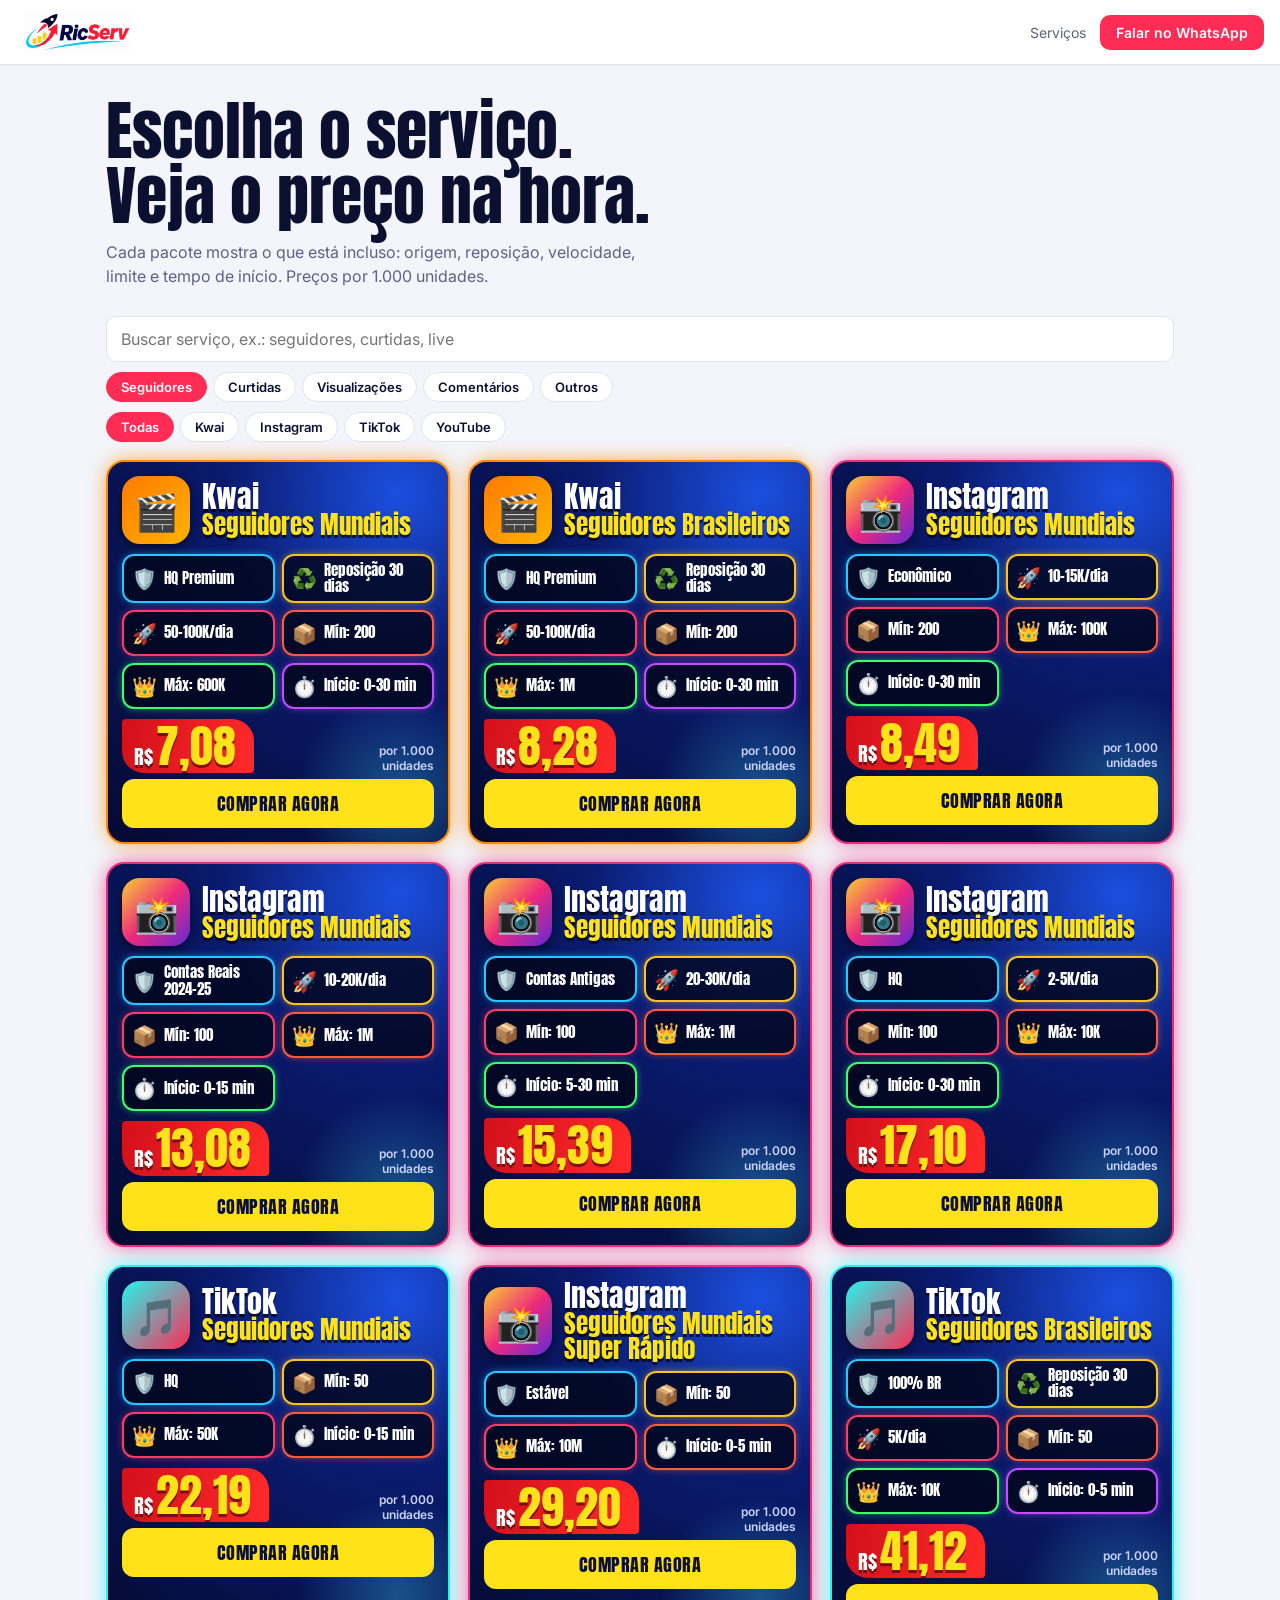
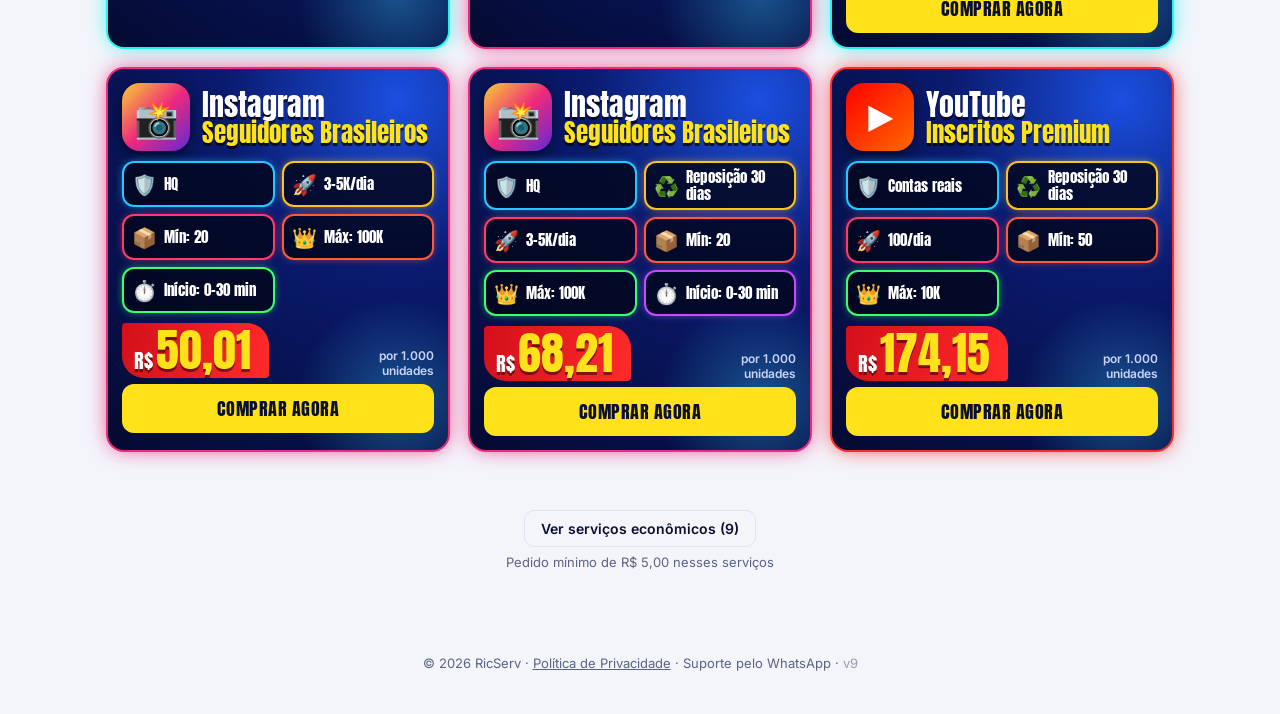
==== commit a2bebf2c: "Add files via upload" ====
--- a/index.html
+++ b/index.html
@@ -26,6 +26,7 @@
 .tabs{max-width:1100px;margin:10px auto 0;padding:0 16px;display:flex;gap:6px;overflow-x:auto}
 .tabs button{white-space:nowrap;border:1px solid var(--line);background:var(--card);color:var(--fg);border-radius:20px;padding:6px 14px;cursor:pointer;font:600 13px Inter,sans-serif}
 .tabs button.on{background:var(--acc);border-color:var(--acc);color:#fff}
+#servicos{scroll-margin-top:90px}
 .grid{max-width:1100px;margin:18px auto;padding:0 16px;display:grid;grid-template-columns:repeat(auto-fill,minmax(300px,1fr));gap:18px}
 .bn{position:relative;border-radius:18px;padding:14px;color:#fff;background:radial-gradient(circle at 85% 8%,#1b4fe0 0,#0a1a6e 38%,#040a30 100%);border:2px solid var(--g1);box-shadow:0 0 22px -4px var(--g1);overflow:hidden;font-family:Anton,Impact,sans-serif;display:flex;flex-direction:column;gap:10px}
 .bn:after{content:"";position:absolute;right:-60px;bottom:-60px;width:220px;height:220px;border-radius:50%;background:radial-gradient(circle,#3bd0ff55,transparent 65%)}
@@ -60,7 +61,7 @@
 <h1>Escolha o serviço.<br>Veja o preço na hora.</h1>
 <p>Cada pacote mostra o que está incluso: origem, reposição, velocidade, limite e tempo de início. Preços por 1.000 unidades.</p>
 </section>
-<div class="bar"><input id="q" type="search" placeholder="Buscar serviço, ex.: seguidores, curtidas, live" aria-label="Buscar serviço"></div>
+<div class="bar"><input id="q" type="search" enterkeyhint="search" autocomplete="off" placeholder="Buscar serviço, ex.: seguidores, curtidas, live" aria-label="Buscar serviço"></div>
 <div class="tabs" id="cats" role="tablist"></div>
 <div class="tabs" id="tabs"></div>
 <main class="grid" id="servicos"></main>
@@ -73,33 +74,33 @@
 <div style="display:flex;gap:8px;margin-top:14px"><button class="btn" id="go" style="flex:1">Fazer pedido</button><button class="btn o" id="cl">Fechar</button></div>
 <p id="ok" style="color:#17a34a;font-size:13px;margin:10px 0 0"></p>
 </dialog>
-<footer>© 2026 RicServ · <a href="privacidade.html" style="color:inherit">Política de Privacidade</a> · Suporte pelo WhatsApp</footer>
+<footer>© 2026 RicServ · <a href="privacidade.html" style="color:inherit">Política de Privacidade</a> · Suporte pelo WhatsApp · <span style="opacity:.6">v9</span></footer>
 <script>
 const P={g:["Google","🔎","#4285f4,#34a853","#4285f4"],ig:["Instagram","📸","#f9ce34,#ee2a7b,#6228d7","#ee2a7b"],tt:["TikTok","🎵","#25f4ee,#fe2c55","#25f4ee"],yt:["YouTube","▶️","#ff0000,#ff6a00","#ff2a2a"],kw:["Kwai","🎬","#ff7a00,#ffb300","#ff8a00"],fb:["Facebook","👍","#1877f2,#00c6ff","#2d8cff"],tg:["Telegram","✈️","#2aabee,#229ed9","#2aabee"],wa:["WhatsApp","💬","#25d366,#128c7e","#25d366"],tw:["Twitch","🎮","#9146ff,#6a1bff","#a970ff"],ki:["Kick","🟢","#53fc18,#0b8f2b","#53fc18"],sp:["Spotify","🎧","#1db954,#0a7a35","#1ed760"],x:["X","✖️","#888,#ddd","#cfd4ff"],sh:["Shopee","🛍️","#ee4d2d,#ff9a3c","#ff6a3c"]};
 // plataforma, produto, origem, qualidade, reposição, velocidade, máximo, início, preço por 1.000
 const RP={SR:"Sem Reposição",R30:"Reposição 30 dias",R365:"Reposição 365 dias",V:"Reposição vitalícia",D15:"Duração 15 min"};
 const D=[];
-`ig|Visualizações Reels|Sem Quedas|SR|300-500K/dia|100|217M|0-15 min|0.0046
+`ig|Visualizações Reels|Estável|SR|300-500K/dia|100|217M|0-15 min|0.0046
 ig|Visualizações Reel Rápido|HQ|SR|200-500K/dia|100|2B|0-30 min|0.009
 x|Visualizações de Vídeo|Envio rápido|SR|50-100K/hora|100|100M|1 min|0.022
-tt|Salvamentos|Sem Quedas|SR|300K/dia|100|2B|0-5 min|0.036
+tt|Salvamentos|Estável|SR|300K/dia|100|2B|0-5 min|0.036
 ig|Visualizações Emergencial|HQ|SR|100-200K/dia|100|2B|0-30 min|0.04
 wa|Reações em Canal|Mix de emojis|SR|1-20K/dia|10|20K|0-10 min|0.139
 fb|Visualizações Vídeo e Reels|HQ|R30|8-20K/dia|500|100M||0.23
 tt|Curtidas em Live|Instantâneo|SR|500K/dia|50|2B|Instantâneo|0.24
 tg|Visualizações Últimos 5 Posts||SR||10|10M||0.26
-ig|Visualizações + Alcance|Sem Quedas|SR|300-500K/dia|10|5M|0-15 min|0.29
+ig|Visualizações + Alcance|Estável|SR|300-500K/dia|10|5M|0-15 min|0.29
 ig|Visitas ao Perfil||SR|5M/dia|10|1M|0-10 min|0.308
 tt|Visualizações|HQ|R30|100M/dia|100|2B|Imediato|0.32
 ig|Visualizações do Story||SR|20-40K/dia|100|20K|0-10 min|0.49
-ig|Curtidas Perfis com Foto|Sem Queda|SR|500K/dia|10|1M|0-10 min|0.53
+ig|Curtidas Perfis com Foto|Estável|SR|500K/dia|10|1M|0-10 min|0.53
 ig|Curtidas Mundiais|Contas Antigas|SR|50K/dia|10|5M|Imediato|0.566
 fb|Reações Mundiais|7 emojis|SR|100K/dia|10|10M|Imediato|0.61
-ig|Curtidas Mundiais|Sem Quedas|R365|40-50K/dia|20|100K|0-15 min|0.74
+ig|Curtidas Mundiais|Estável|R365|40-50K/dia|20|100K|0-15 min|0.74
 yt|Live Espectadores (15 min)|Instantâneo|D15|Instantâneo|10|600K|5-10 min|0.74
 ig|Salvamentos|Entrega 100%|SR||10|1M|0-30 min|0.745
-fb|Seguidores Perfil|Baixa queda|SR|300K/dia|10|1M|Imediato|0.75
-ig|Curtidas Mundiais HQ|Queda 1-2%|R30|50-100K/dia|100|1M|5-15 min|0.76
+fb|Seguidores Perfil|Estável|SR|300K/dia|10|1M|Imediato|0.75
+ig|Curtidas Mundiais HQ|Estável|R30|50-100K/dia|100|1M|5-15 min|0.76
 ig|Compartilhamentos|Melhor custo|SR||10|100M|0-1 h|0.79
 ig|Curtidas Mundiais HQ|Estável|SR|50-100K/dia|10|5M|0-30 min|0.943
 tw|Seguidores|Envio rápido|SR||20|5K||1.179
@@ -108,13 +109,13 @@
 ig|Compartilhamentos Reels/Post|Rápido|SR|15-20K/dia|100|5M|10-30 min|1.47
 fb|Compartilhamentos|Post, foto, vídeo|V|100K/dia|100|217M|Imediato|1.49
 yt|Visualizações Econômico|Início rápido|SR|50-100K/dia|100|1M|Rápido|1.69
-fb|Membros p/ Grupo|Baixa queda|SR|100K/dia|10|100K|Imediato|1.76
+fb|Membros p/ Grupo|Estável|SR|100K/dia|10|100K|Imediato|1.76
 ki|Seguidores Mundiais|HQ|SR|10K/dia|1|100K|Instantâneo|1.90
 ig|Repostagens|Rápido|SR|100-200K/dia|1|10M|0-5 min|2.00
 tt|Live Espectadores (15 min)|Novo|D15|Gradual|100|50K|0-5 min|2.21
 ki|Seguidores Mundiais|HQ|R30|10K/dia|1|100K|Instantâneo|2.43
 kw|Visualizações Brasileiras|HQ|SR||100|100M|6-24 h|2.52
-tg|Membros|Sem quedas|R30||100|10K|0-6 h|2.659
+tg|Membros|Estável|R30||100|10K|0-6 h|2.659
 ig|Comentários Mundiais|Contas Reais|SR|50-100K/dia|10|1M|0-10 min|2.80
 fb|Seguidores Página e Perfil|HQ|SR|50K/dia|10|5M|Imediato|3.237
 yt|Live 100% Concorrente (15 min)|Início instantâneo|D15|Instantâneo|100|1M|Imediato|3.27
@@ -125,15 +126,15 @@
 yt|Visualizações ADS|Anúncios nativos|V||100|1B||4.71
 kw|Seguidores Mundiais|HQ Premium|R30|50-100K/dia|1|600K|0-30 min|4.722
 kw|Seguidores Brasileiros|HQ Premium|R30|50-100K/dia|1|1M|0-30 min|5.52
-ig|Seguidores Mundiais|Queda 30-50%|SR|10-15K/dia|50|100K|0-30 min|5.66
-ig|Curtidas Brasileiras|Sem Quedas|SR|5-10K/dia|20|7K|0-15 min|5.93
+ig|Seguidores Mundiais|Econômico|SR|10-15K/dia|50|100K|0-30 min|5.66
+ig|Curtidas Brasileiras|Estável|SR|5-10K/dia|20|7K|0-15 min|5.93
 kw|Live Espectadores (15 min)|R30|D15|Rápido|50|10K|0-15 min|8.242
 tt|Curtidas Brasileiras|100% BR|SR|200-300/dia|10|10M|0-60 min|8.36
 ig|Seguidores Mundiais|Contas Reais 2024-25|SR|10-20K/dia|10|1M|0-15 min|8.72
 ig|Curtidas Orgânicas BR|Contas Reais|R30||10|6K|0-10 min|9.721
-sh|Live Espectadores (15 min)|Sem Quedas|D15|Instantâneo|10|100K|0-5 min|10.06
-ig|Seguidores Mundiais|Contas Antigas, queda 5-15%|SR|20-30K/dia|10|1M|5-30 min|10.26
-ig|Seguidores Mundiais|HQ, queda 15-30%|SR|2-5K/dia|10|10K|0-30 min|11.40
+sh|Live Espectadores (15 min)|Estável|D15|Instantâneo|10|100K|0-5 min|10.06
+ig|Seguidores Mundiais|Contas Antigas|SR|20-30K/dia|10|1M|5-30 min|10.26
+ig|Seguidores Mundiais|HQ|SR|2-5K/dia|10|10K|0-30 min|11.40
 tt|Seguidores Mundiais|HQ|SR||10|50K|0-15 min|14.79
 ig|Seguidores Mundiais Super Rápido|Estável|SR||10|10M|0-5 min|19.467
 tt|Seguidores Brasileiros|100% BR|R30|5K/dia|10|10K|0-5 min|27.41
@@ -150,7 +151,7 @@
 const brl=n=>n.toLocaleString("pt-BR",{minimumFractionDigits:2,maximumFractionDigits:2});
 function card(d,i){
  const p=P[d[0]],no=d[3].startsWith("Sem");
- const ch=[["🛡️",d[2]],[no?"🚫":d[3].startsWith("Dur")?"⏳":"♻️",d[3]],["🚀",d[4]],["📦","Mín: "+minQ(d)],["👑",d[6]&&"Máx: "+d[6]],["⏱️",d[7]&&"Início: "+d[7]]].filter(c=>c[1]);
+ const ch=[["🛡️",d[2]],[d[3].startsWith("Dur")?"⏳":"♻️",no?"":d[3]],["🚀",d[4]],["📦","Mín: "+minQ(d)],["👑",d[6]&&"Máx: "+d[6]],["⏱️",d[7]&&"Início: "+d[7]]].filter(c=>c[1]);
  return `<article class="bn" style="--g1:${p[3]};--gr:${p[2]}"><div class="top"><div class="ico">${p[1]}</div><div class="tt">${p[0]}<span>${d[1]}</span></div></div>
  <div class="ch">${ch.map((c,j)=>`<div class="c" style="--k:${K[j%6]}"><i>${c[0]}</i>${c[1]}</div>`).join("")}</div>
  <div class="price"><div class="pr"><small>R$</small>${brl(d[8])}</div><div class="unit">por 1.000<br>unidades</div></div>
@@ -167,21 +168,31 @@
  const ps=[...new Set(D.filter(d=>cat(d)==ct&&(sc||d[8]>=FEAT)).map(d=>d[0]))];
  tabs.innerHTML=`<button class="${f=="all"?"on":""}" data-f="all">Todas</button>`+ps.map(k=>`<button class="${f==k?"on":""}" data-f="${k}">${P[k][0]}</button>`).join("");
 }
+const nz=t=>t.normalize("NFD").replace(/[\u0300-\u036f]/g,"").toLowerCase();
 function render(){
- const q=document.getElementById("q").value.toLowerCase();
- const l=D.map((d,i)=>[d,i]).filter(([d])=>(q||cat(d)==ct)&&(q||f=="all"||d[0]==f)&&(P[d[0]][0]+" "+d.join(" ")).toLowerCase().includes(q));
- const hi=l.filter(([d])=>d[8]>=FEAT),lo=l.filter(([d])=>d[8]<FEAT);
- let h=hi.map(([d,i])=>card(d,i)).join("");
- if(lo.length){
-  const show=sc||q;
-  h+=`<div class="empty" style="grid-column:1/-1"><button class="btn o" id="baratos">${show&&!q?"Ocultar":"Ver"} serviços econômicos (${lo.length})</button><div style="font-size:13px;margin-top:6px">Pedido mínimo de R$ 5,00 nesses serviços</div></div>`;
-  if(show)h+=lo.map(([d,i])=>card(d,i)).join("");
+ const q=document.getElementById("q").value.trim(),T=nz(q).split(/\s+/).filter(Boolean);
+ cats.style.display=tabs.style.display=T.length?"none":"";
+ const hay=d=>nz(P[d[0]][0]+" "+d.slice(1,8).join(" ")+" "+cat(d));
+ const l=D.map((d,i)=>[d,i]).filter(([d])=>T.length?T.every(t=>hay(d).includes(t)):cat(d)==ct&&(f=="all"||d[0]==f));
+ let h="";
+ if(T.length){
+  h=`<div class="empty" style="grid-column:1/-1;padding:0;text-align:left">${l.length} resultado${l.length==1?"":"s"} para “${q.replace(/[<>&]/g,"")}” · <button class="btn o" id="limpar" style="padding:4px 12px">Limpar busca</button></div>`+l.map(([d,i])=>card(d,i)).join("");
+  if(!l.length)h=h.replace(/<\/div>$/,'</div><div class="empty" style="grid-column:1/-1">Nenhum serviço encontrado. Tente outro termo, como seguidores, curtidas ou o nome da rede.</div>');
+ }else{
+  const hi=l.filter(([d])=>d[8]>=FEAT),lo=l.filter(([d])=>d[8]<FEAT);
+  h=hi.map(([d,i])=>card(d,i)).join("");
+  if(lo.length){
+   h+=`<div class="empty" style="grid-column:1/-1"><button class="btn o" id="baratos">${sc?"Ocultar":"Ver"} serviços econômicos (${lo.length})</button><div style="font-size:13px;margin-top:6px">Pedido mínimo de R$ 5,00 nesses serviços</div></div>`;
+   if(sc)h+=lo.map(([d,i])=>card(d,i)).join("");
+  }
  }
- document.getElementById("servicos").innerHTML=h||'<div class="empty">Nenhum serviço encontrado. Tente outro termo.</div>';
+ document.getElementById("servicos").innerHTML=h||'<div class="empty">Nenhum serviço encontrado.</div>';
 }
 cats.onclick=e=>{const b=e.target.closest("button");if(!b)return;ct=b.dataset.c;f="all";sc=false;ui();render()};
 tabs.onclick=e=>{const b=e.target.closest("button");if(!b)return;f=b.dataset.f;ui();render()};
-document.getElementById("q").oninput=render;
+const qi=document.getElementById("q");
+qi.oninput=qi.onsearch=qi.onkeyup=render;
+qi.onkeydown=e=>{if(e.key=="Enter"){e.preventDefault();qi.blur();document.getElementById("servicos").scrollIntoView({behavior:"smooth"})}};
 ui();
 const dlg=document.getElementById("dlg"),qt=document.getElementById("qt");let cur=null;
 const num=v=>{const m=/^(\d+(?:[.,]\d+)?)([KMB]?)/i.exec(v||"");return m?parseFloat(m[1].replace(",","."))*({K:1e3,M:1e6,B:1e9}[m[2].toUpperCase()]||1):0};
@@ -192,10 +203,10 @@
 }
 function tot(){const q=+qt.value||0;document.getElementById("tot").textContent="Total: R$ "+brl(Math.max(tg(cur),cur[8]*q/1000))}
 function fix(){if((+qt.value||0)<mq)qt.value=mq;tot()}
-document.getElementById("servicos").onclick=e=>{if(e.target.id=="baratos"){sc=!sc;ui();render();return}const b=e.target.closest(".buy");if(!b)return;cur=D[b.dataset.i];
+document.getElementById("servicos").onclick=e=>{if(e.target.id=="limpar"){qi.value="";render();return}if(e.target.id=="baratos"){sc=!sc;ui();render();return}const b=e.target.closest(".buy");if(!b)return;cur=D[b.dataset.i];
  mq=minQ(cur);qt.min=mq;qt.value=Math.max(mq,Math.min(1000,num(cur[6])||1000));
  document.getElementById("dt").textContent=P[cur[0]][0]+" · "+cur[1];
- document.getElementById("rg").textContent=[cur[3],cur[4],"mínimo "+mq,cur[6]&&"máximo "+cur[6],cur[8]<FEAT&&"pedido mínimo R$ 5,00"].filter(x=>x).join(" · ");
+ document.getElementById("rg").textContent=[cur[3].startsWith("Sem")?"":cur[3],cur[4],"mínimo "+mq,cur[6]&&"máximo "+cur[6],cur[8]<FEAT&&"pedido mínimo R$ 5,00"].filter(x=>x).join(" · ");
  document.getElementById("ok").textContent="";tot();dlg.showModal()};
 qt.oninput=tot;qt.onchange=fix;
 document.getElementById("cl").onclick=()=>dlg.close();
